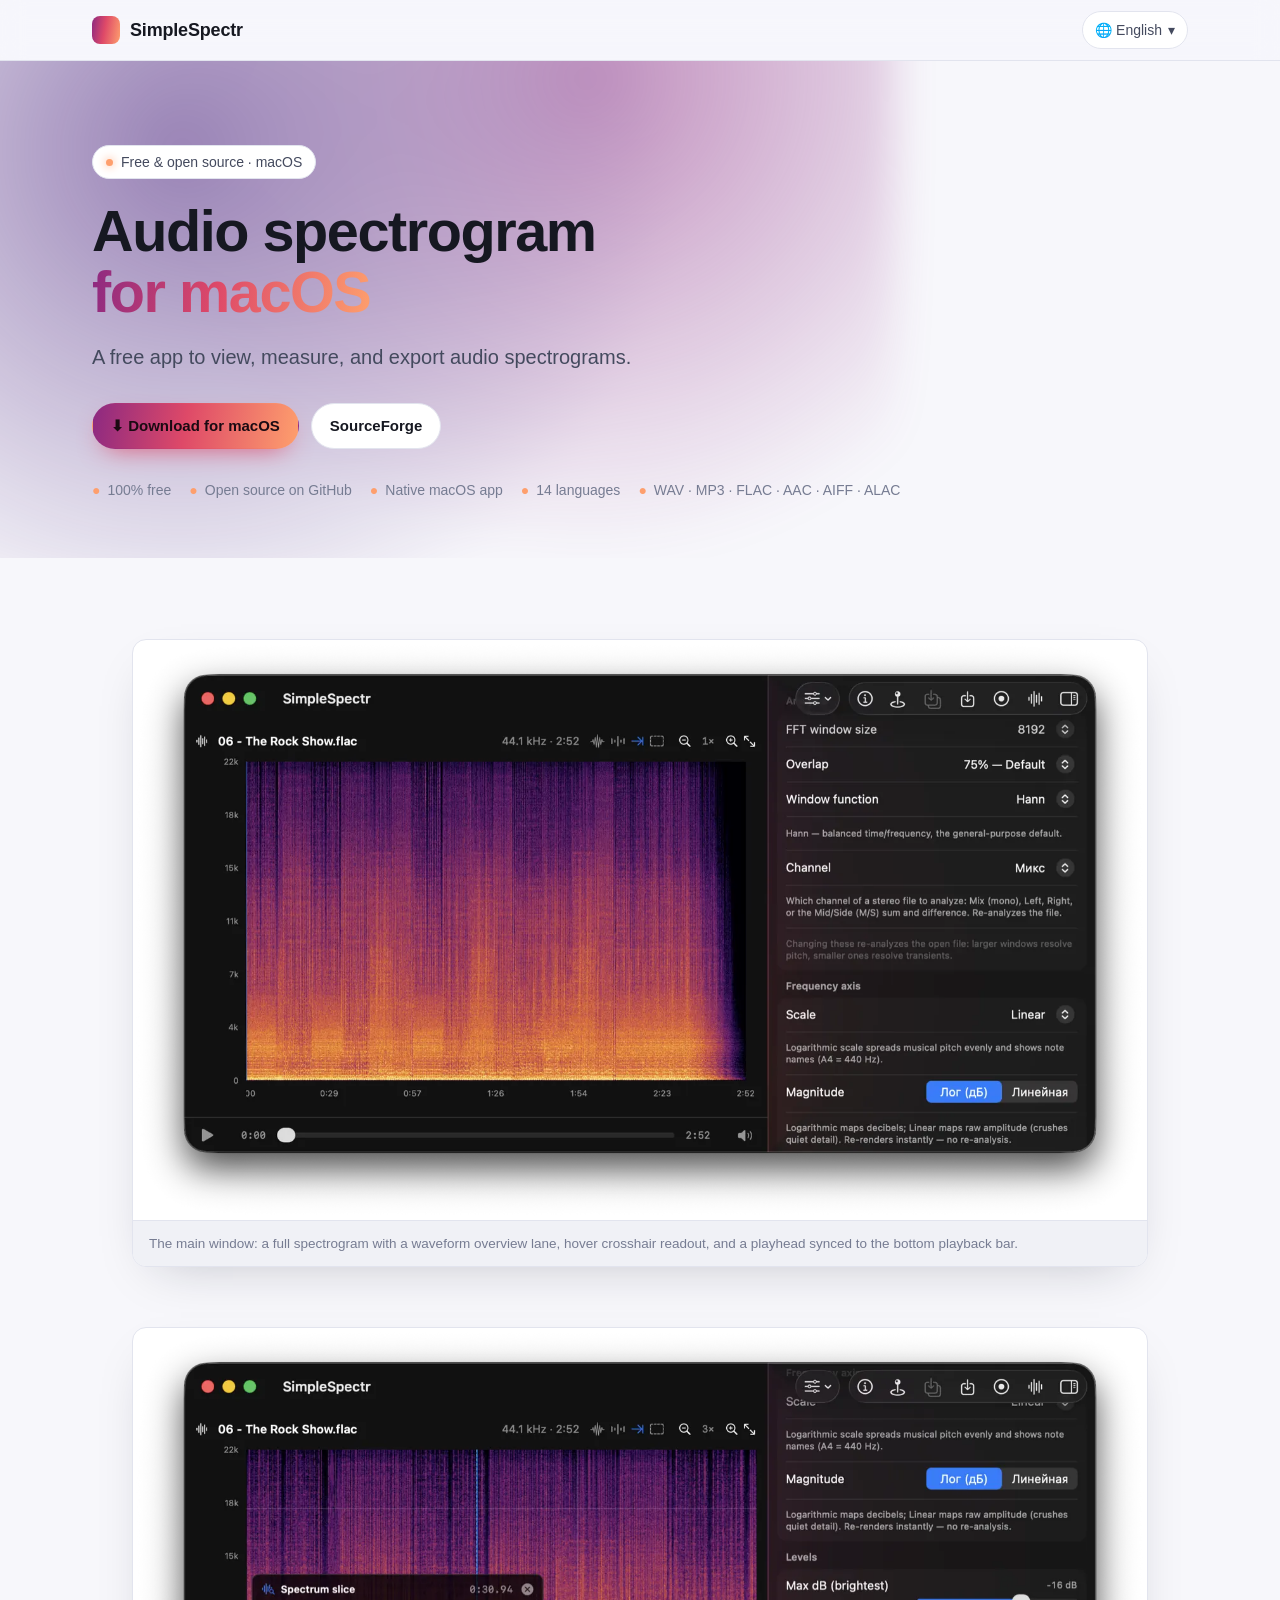
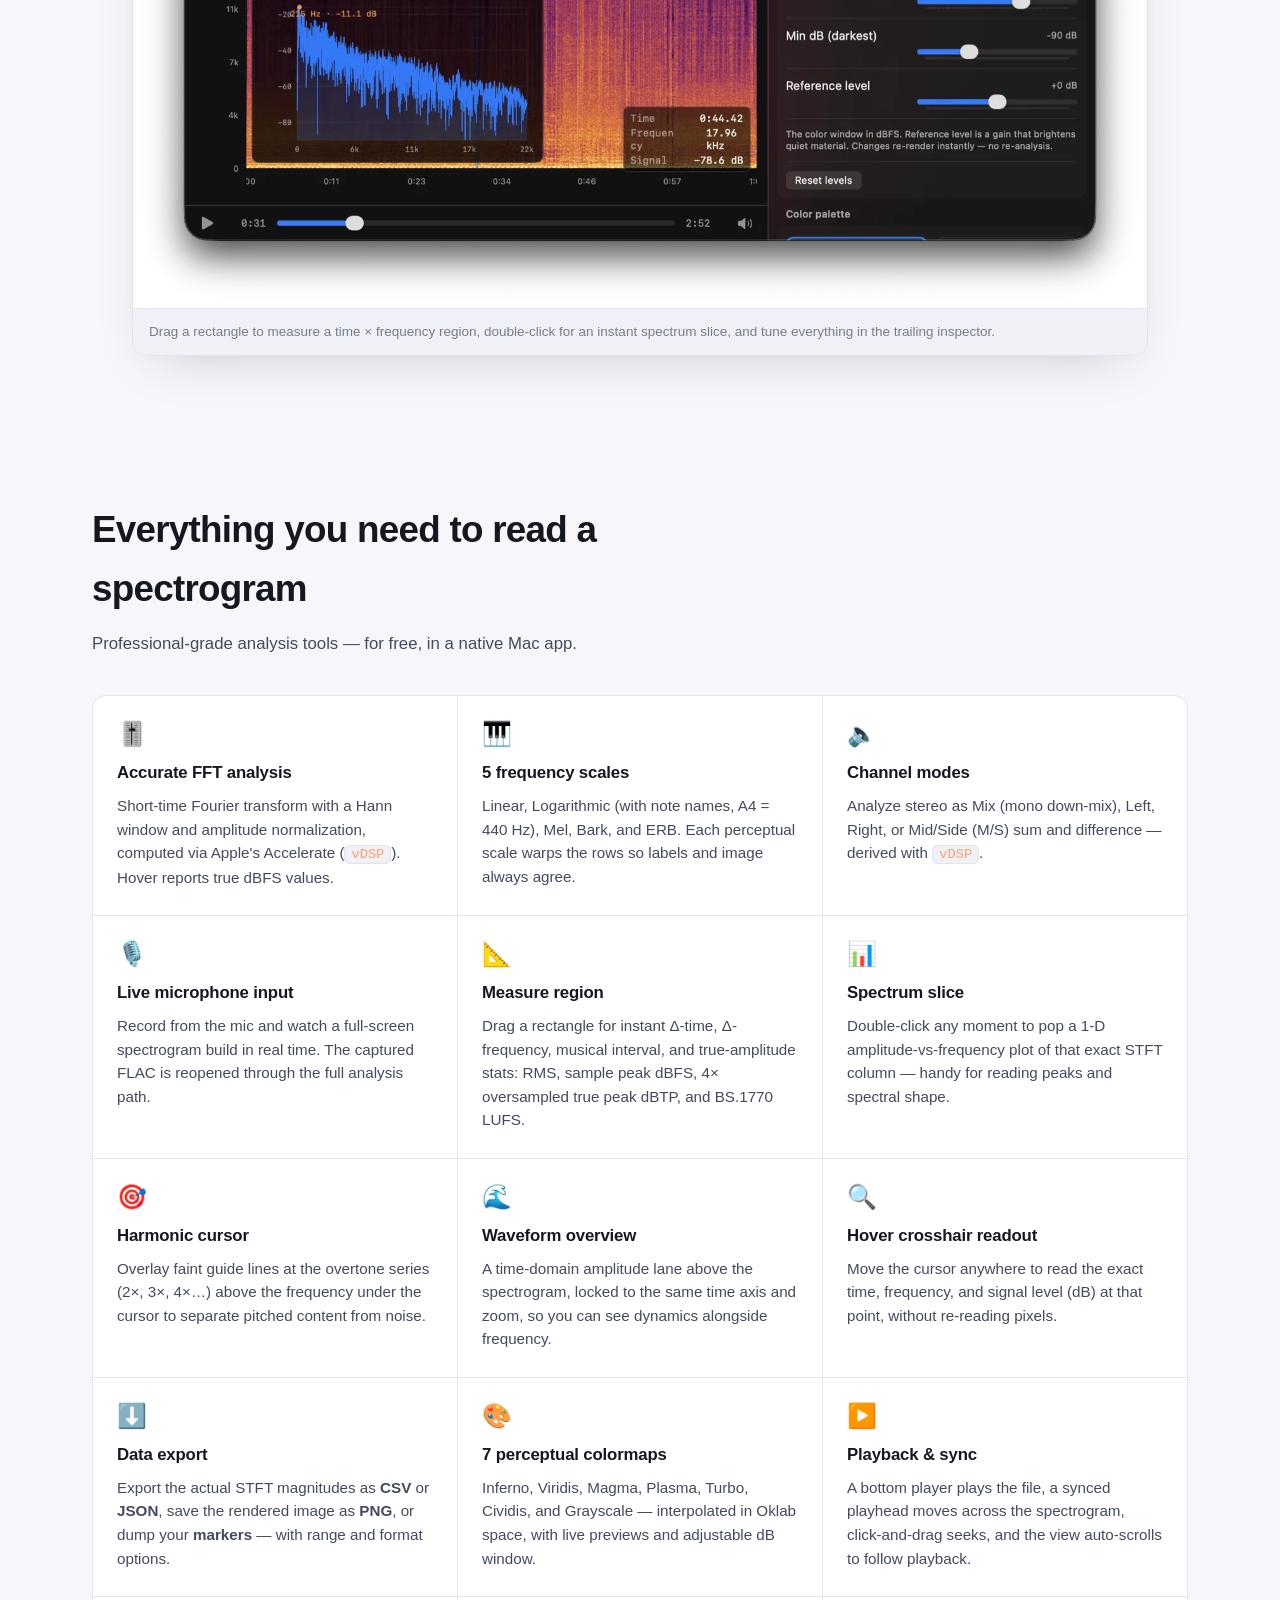
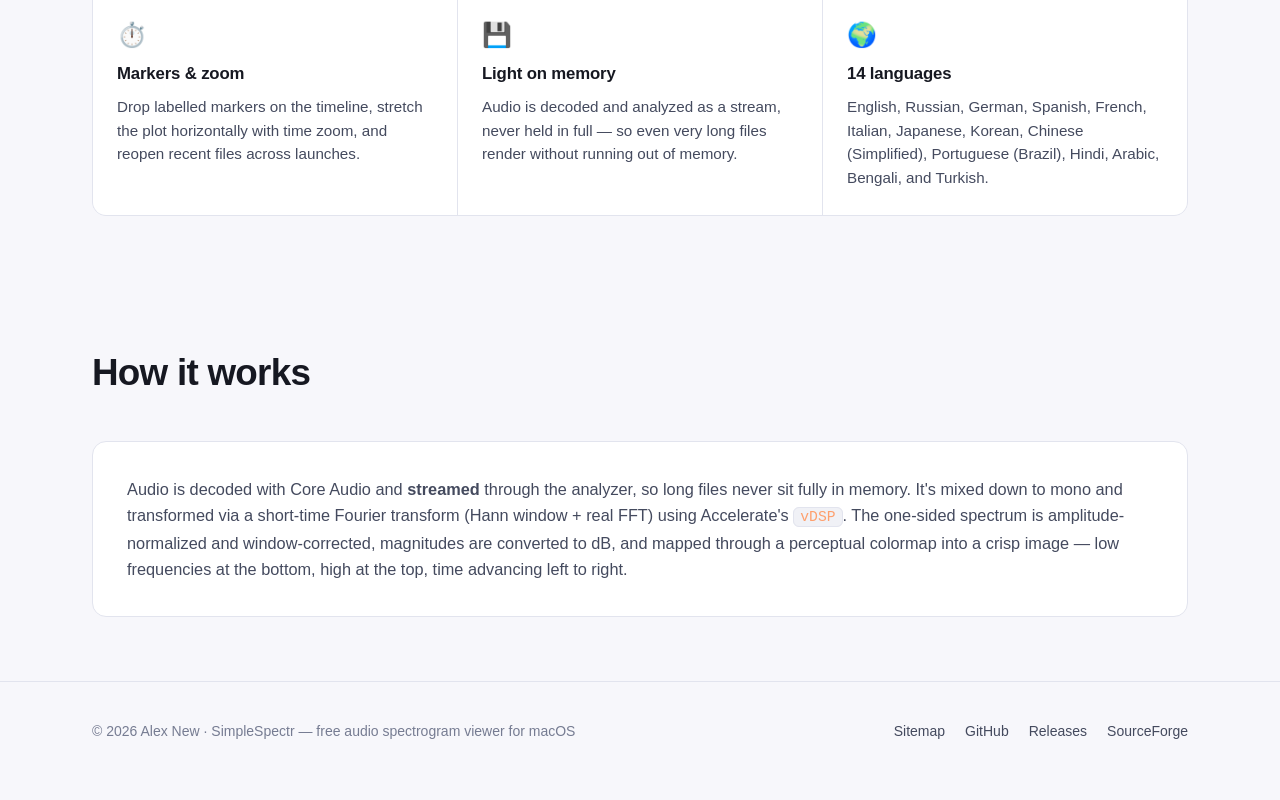
==== web/index.html @ b6cf348b "fix web" ====
<!DOCTYPE html>
<html lang="en">
<head>
  <meta charset="utf-8">
  <meta name="viewport" content="width=device-width, initial-scale=1">
  <title>SimpleSpectr — Free audio spectrogram viewer for macOS</title>
  <meta name="description" content="Free, open-source audio spectrogram viewer for macOS. Real-time FFT analysis, 5 frequency scales, channel modes, live microphone input, CSV/JSON export, 14 languages. Download for Mac.">
  <meta name="keywords" content="audio spectrogram viewer, free spectrogram analyzer, macOS spectrogram app, spectrum analyzer mac, FFT analyzer, STFT visualizer, audio frequency analysis, open source spectrogram, sonogram, spectrogram software">
  <meta name="author" content="Alex New">
  <meta name="theme-color" content="#0c0d12">
  <meta name="robots" content="index, follow, max-image-preview:large, max-snippet:-1, max-video-preview:-1">
  <link rel="canonical" href="https://simplespectr.alexnew.ru/">

  <!-- Open Graph -->
  <meta property="og:type" content="website">
  <meta property="og:site_name" content="SimpleSpectr">
  <meta property="og:title" content="SimpleSpectr — Free audio spectrogram viewer for macOS">
  <meta property="og:description" content="A free, open-source macOS app that turns any audio file into a beautiful, measurable spectrogram. FFT analysis, live microphone, 14 languages.">
  <meta property="og:url" content="https://simplespectr.alexnew.ru/">
  <meta property="og:locale" content="en">
  <meta property="og:image" content="https://simplespectr.alexnew.ru/img/og-image.webp">
  <meta property="og:image:width" content="1200">
  <meta property="og:image:height" content="630">

  <!-- Twitter -->
  <meta name="twitter:card" content="summary_large_image">
  <meta name="twitter:title" content="SimpleSpectr — Free audio spectrogram viewer for macOS">
  <meta name="twitter:description" content="A free, open-source macOS app that turns any audio file into a beautiful, measurable spectrogram.">
  <meta name="twitter:image" content="https://simplespectr.alexnew.ru/img/og-image.webp">

  <!-- hreflang alternates -->
  <link rel="alternate" hreflang="en" href="https://simplespectr.alexnew.ru/">
  <link rel="alternate" hreflang="ru" href="https://simplespectr.alexnew.ru/ru/">
  <link rel="alternate" hreflang="de" href="https://simplespectr.alexnew.ru/de/">
  <link rel="alternate" hreflang="es" href="https://simplespectr.alexnew.ru/es/">
  <link rel="alternate" hreflang="fr" href="https://simplespectr.alexnew.ru/fr/">
  <link rel="alternate" hreflang="it" href="https://simplespectr.alexnew.ru/it/">
  <link rel="alternate" hreflang="ja" href="https://simplespectr.alexnew.ru/ja/">
  <link rel="alternate" hreflang="ko" href="https://simplespectr.alexnew.ru/ko/">
  <link rel="alternate" hreflang="zh-Hans" href="https://simplespectr.alexnew.ru/zh-Hans/">
  <link rel="alternate" hreflang="pt-BR" href="https://simplespectr.alexnew.ru/pt-BR/">
  <link rel="alternate" hreflang="hi" href="https://simplespectr.alexnew.ru/hi/">
  <link rel="alternate" hreflang="ar" href="https://simplespectr.alexnew.ru/ar/">
  <link rel="alternate" hreflang="bn" href="https://simplespectr.alexnew.ru/bn/">
  <link rel="alternate" hreflang="tr" href="https://simplespectr.alexnew.ru/tr/">
  <link rel="alternate" hreflang="x-default" href="https://simplespectr.alexnew.ru/">

  <link rel="icon" type="image/png" sizes="32x32" href="/img/favicon-32.png">
  <link rel="icon" type="image/png" sizes="16x16" href="/img/favicon-16.png">
  <link rel="apple-touch-icon" href="/img/apple-touch-icon.png">
  <link rel="stylesheet" href="assets/style.css">

  <!-- Structured data: SoftwareApplication -->
  <script type="application/ld+json">
  {
    "@context": "https://schema.org",
    "@type": "SoftwareApplication",
    "name": "SimpleSpectr",
    "operatingSystem": "macOS 13+",
    "applicationCategory": "MultimediaApplication",
    "description": "A free, open-source audio spectrogram viewer for macOS. Real-time FFT analysis, multiple frequency scales, live microphone input, and data export in CSV/JSON/PNG.",
    "url": "https://simplespectr.alexnew.ru/",
    "downloadUrl": "https://github.com/alexex1993/SimpleSpectr/releases",
    "screenshot": "https://simplespectr.alexnew.ru/img/screenshot-1.webp",
    "inLanguage": ["en","ru","de","es","fr","it","ja","ko","zh-Hans","pt-BR","hi","ar","bn","tr"],
    "author": { "@type": "Person", "name": "Alex New", "url": "https://github.com/alexex1993" },
    "offers": { "@type": "Offer", "price": "0", "priceCurrency": "USD" },
    "aggregateRating": { "@type": "AggregateRating", "ratingValue": "5", "ratingCount": "1" }
  }
  </script>
</head>
<body>

<div class="lang-banner" id="lang-banner" role="region" aria-label="Language suggestion">
  <span id="lang-banner-text">This page is also available in your language.</span>
  <a id="lang-banner-link" href="#">Switch</a>
  <button id="lang-banner-dismiss" type="button" aria-label="Dismiss">Stay in English</button>
</div>

<header class="site-header">
  <div class="container">
    <a class="brand" href="/" aria-label="SimpleSpectr home">
      <span class="brand-mark" aria-hidden="true"></span>
      <span>SimpleSpectr</span>
    </a>
    <div class="header-actions">
      <details class="lang-switch">
        <summary>🌐 English <span aria-hidden="true">▾</span></summary>
        <div class="menu">
          <a class="current" href="/" lang="en">English</a>
          <a href="ru/" lang="ru" hreflang="ru">Русский</a>
          <a href="de/" lang="de" hreflang="de">Deutsch</a>
          <a href="es/" lang="es" hreflang="es">Español</a>
          <a href="fr/" lang="fr" hreflang="fr">Français</a>
          <a href="it/" lang="it" hreflang="it">Italiano</a>
          <a href="ja/" lang="ja" hreflang="ja">日本語</a>
          <a href="ko/" lang="ko" hreflang="ko">한국어</a>
          <a href="zh-Hans/" lang="zh-Hans" hreflang="zh-Hans">简体中文</a>
          <a href="pt-BR/" lang="pt-BR" hreflang="pt-BR">Português (BR)</a>
          <a href="hi/" lang="hi" hreflang="hi">हिन्दी</a>
          <a href="ar/" lang="ar" hreflang="ar" dir="rtl">العربية</a>
          <a href="bn/" lang="bn" hreflang="bn">বাংলা</a>
          <a href="tr/" lang="tr" hreflang="tr">Türkçe</a>
        </div>
      </details>
    </div>
  </div>
</header>

<main>
  <!-- Hero -->
  <section class="hero">
    <div class="container">
      <span class="eyebrow"><span class="dot"></span> Free &amp; open source · macOS</span>
      <h1>Audio spectrogram <span class="grad">for macOS</span></h1>
      <p class="lead">A free app to view, measure, and export audio spectrograms.</p>
      <div class="hero-cta">
        <a class="btn btn-primary js-download" href="https://github.com/alexex1993/SimpleSpectr/releases" target="_blank" rel="noopener">⬇ Download for macOS</a>
        <a class="btn btn-ghost" href="https://sourceforge.net/projects/simplespectr/">SourceForge</a>
      </div>
      <div class="hero-badges">
        <span><span class="pip">●</span> 100% free</span>
        <span><span class="pip">●</span> Open source on GitHub</span>
        <span><span class="pip">●</span> Native macOS app</span>
        <span><span class="pip">●</span> 14 languages</span>
        <span><span class="pip">●</span> WAV · MP3 · FLAC · AAC · AIFF · ALAC</span>
      </div>
    </div>
  </section>

  <!-- Screenshots -->
  <section aria-label="Screenshots">
    <div class="container">
      <div class="shots">
        <figure class="shot">
          <picture>
            <source type="image/webp" srcset="img/screenshot-1.webp">
            <img src="img/screenshot-1.png" alt="SimpleSpectr main window showing a colorful audio spectrogram with frequency axis on the left, time axis along the bottom, a waveform overview lane, and a synchronized playhead during playback." loading="eager" width="1600" height="915">
          </picture>
          <figcaption>The main window: a full spectrogram with a waveform overview lane, hover crosshair readout, and a playhead synced to the bottom playback bar.</figcaption>
        </figure>
        <figure class="shot">
          <picture>
            <source type="image/webp" srcset="img/screenshot-2.webp">
            <img src="img/screenshot-2.png" alt="SimpleSpectr with the measurement region selected, the spectrum slice panel open, and the settings inspector showing frequency scale, magnitude, and color window controls." loading="lazy" width="1600" height="915">
          </picture>
          <figcaption>Drag a rectangle to measure a time × frequency region, double-click for an instant spectrum slice, and tune everything in the trailing inspector.</figcaption>
        </figure>
      </div>
    </div>
  </section>

  <!-- Features -->
  <section id="features" aria-label="Features">
    <div class="container">
      <div class="section-head">
        <h2>Everything you need to read a spectrogram</h2>
        <p>Professional-grade analysis tools — for free, in a native Mac app.</p>
      </div>
      <div class="features">
        <div class="feature">
          <div class="ico" aria-hidden="true">🎚️</div>
          <h3>Accurate FFT analysis</h3>
          <p>Short-time Fourier transform with a Hann window and amplitude normalization, computed via Apple's Accelerate (<span class="inline-code">vDSP</span>). Hover reports true dBFS values.</p>
        </div>
        <div class="feature">
          <div class="ico" aria-hidden="true">🎹</div>
          <h3>5 frequency scales</h3>
          <p>Linear, Logarithmic (with note names, A4 = 440 Hz), Mel, Bark, and ERB. Each perceptual scale warps the rows so labels and image always agree.</p>
        </div>
        <div class="feature">
          <div class="ico" aria-hidden="true">🔈</div>
          <h3>Channel modes</h3>
          <p>Analyze stereo as Mix (mono down-mix), Left, Right, or Mid/Side (M/S) sum and difference — derived with <span class="inline-code">vDSP</span>.</p>
        </div>
        <div class="feature">
          <div class="ico" aria-hidden="true">🎙️</div>
          <h3>Live microphone input</h3>
          <p>Record from the mic and watch a full-screen spectrogram build in real time. The captured FLAC is reopened through the full analysis path.</p>
        </div>
        <div class="feature">
          <div class="ico" aria-hidden="true">📐</div>
          <h3>Measure region</h3>
          <p>Drag a rectangle for instant Δ-time, Δ-frequency, musical interval, and true-amplitude stats: RMS, sample peak dBFS, 4× oversampled true peak dBTP, and BS.1770 LUFS.</p>
        </div>
        <div class="feature">
          <div class="ico" aria-hidden="true">📊</div>
          <h3>Spectrum slice</h3>
          <p>Double-click any moment to pop a 1-D amplitude-vs-frequency plot of that exact STFT column — handy for reading peaks and spectral shape.</p>
        </div>
        <div class="feature">
          <div class="ico" aria-hidden="true">🎯</div>
          <h3>Harmonic cursor</h3>
          <p>Overlay faint guide lines at the overtone series (2×, 3×, 4×…) above the frequency under the cursor to separate pitched content from noise.</p>
        </div>
        <div class="feature">
          <div class="ico" aria-hidden="true">🌊</div>
          <h3>Waveform overview</h3>
          <p>A time-domain amplitude lane above the spectrogram, locked to the same time axis and zoom, so you can see dynamics alongside frequency.</p>
        </div>
        <div class="feature">
          <div class="ico" aria-hidden="true">🔍</div>
          <h3>Hover crosshair readout</h3>
          <p>Move the cursor anywhere to read the exact time, frequency, and signal level (dB) at that point, without re-reading pixels.</p>
        </div>
        <div class="feature">
          <div class="ico" aria-hidden="true">⬇️</div>
          <h3>Data export</h3>
          <p>Export the actual STFT magnitudes as <strong>CSV</strong> or <strong>JSON</strong>, save the rendered image as <strong>PNG</strong>, or dump your <strong>markers</strong> — with range and format options.</p>
        </div>
        <div class="feature">
          <div class="ico" aria-hidden="true">🎨</div>
          <h3>7 perceptual colormaps</h3>
          <p>Inferno, Viridis, Magma, Plasma, Turbo, Cividis, and Grayscale — interpolated in Oklab space, with live previews and adjustable dB window.</p>
        </div>
        <div class="feature">
          <div class="ico" aria-hidden="true">▶️</div>
          <h3>Playback &amp; sync</h3>
          <p>A bottom player plays the file, a synced playhead moves across the spectrogram, click-and-drag seeks, and the view auto-scrolls to follow playback.</p>
        </div>
        <div class="feature">
          <div class="ico" aria-hidden="true">⏱️</div>
          <h3>Markers &amp; zoom</h3>
          <p>Drop labelled markers on the timeline, stretch the plot horizontally with time zoom, and reopen recent files across launches.</p>
        </div>
        <div class="feature">
          <div class="ico" aria-hidden="true">💾</div>
          <h3>Light on memory</h3>
          <p>Audio is decoded and analyzed as a stream, never held in full — so even very long files render without running out of memory.</p>
        </div>
        <div class="feature">
          <div class="ico" aria-hidden="true">🌍</div>
          <h3>14 languages</h3>
          <p>English, Russian, German, Spanish, French, Italian, Japanese, Korean, Chinese (Simplified), Portuguese (Brazil), Hindi, Arabic, Bengali, and Turkish.</p>
        </div>
      </div>
    </div>
  </section>

  <!-- How it works -->
  <section aria-label="How it works">
    <div class="container">
      <div class="section-head">
        <h2>How it works</h2>
      </div>
      <div class="howto">
        <p>Audio is decoded with Core Audio and <strong>streamed</strong> through the analyzer, so long files never sit fully in memory. It's mixed down to mono and transformed via a short-time Fourier transform (Hann window + real FFT) using Accelerate's <span class="inline-code">vDSP</span>. The one-sided spectrum is amplitude-normalized and window-corrected, magnitudes are converted to dB, and mapped through a perceptual colormap into a crisp image — low frequencies at the bottom, high at the top, time advancing left to right.</p>
      </div>
    </div>
  </section>

  <!-- Final CTA -->
</main>

<footer class="site-footer">
  <div class="container">
    <div>© <span id="year">2026</span> Alex New · SimpleSpectr — free audio spectrogram viewer for macOS</div>
    <div class="footer-links">
      <a href="sitemap.xml">Sitemap</a>
      <a href="https://github.com/alexex1993/SimpleSpectr">GitHub</a>
      <a href="https://github.com/alexex1993/SimpleSpectr/releases">Releases</a>
      <a href="https://sourceforge.net/projects/simplespectr/">SourceForge</a>
    </div>
  </div>
</footer>

<div class="star-modal" id="star-modal" role="dialog" aria-modal="true" aria-labelledby="star-modal-title" hidden>
  <div class="star-modal-backdrop" data-star-close></div>
  <div class="star-modal-card">
    <button class="star-modal-x" type="button" aria-label="Close" data-star-close>&times;</button>
    <div class="star-modal-icon" aria-hidden="true">⭐</div>
    <h2 id="star-modal-title">Your download is starting…</h2>
    <p>If SimpleSpectr is useful to you, please give it a star on GitHub — it's free, and it's the best way to say thank you to the author.</p>
    <div class="star-modal-actions">
      <a class="btn btn-primary" href="https://github.com/alexex1993/SimpleSpectr" target="_blank" rel="noopener" data-star-close>⭐ Star on GitHub</a>
      <button class="btn btn-ghost" type="button" data-star-close>Maybe later</button>
    </div>
  </div>
</div>

<script>document.getElementById("year").textContent = new Date().getFullYear();</script>
<script src="assets/lang.js" defer></script>
<script src="assets/star.js" defer></script>
</body>
</html>
---- web/assets/style.css ----
/* SimpleSpectr landing — single shared stylesheet for all language editions.
   Dark by default (matches the spectrogram screenshots), light via prefers-color-scheme.
   No external fonts, no framework, no JS dependency. */

:root {
  --bg: #0c0d12;
  --bg-elev: #14161f;
  --bg-elev-2: #1b1e2a;
  --border: #272b3a;
  --text: #e8e9ee;
  --text-dim: #a4a8b8;
  --text-faint: #6b7080;
  /* Inferno-inspired accent ramp */
  --accent-1: #3b0f70; /* deep violet */
  --accent-2: #8c2981; /* magenta   */
  --accent-3: #de4968; /* rose      */
  --accent-4: #fe9f6d; /* orange    */
  --accent-5: #fcfdbf; /* warm white*/
  --accent-grad: linear-gradient(100deg, var(--accent-2), var(--accent-3) 45%, var(--accent-4));
  --maxw: 1140px;
  --radius: 14px;
  --radius-sm: 9px;
  --shadow: 0 18px 50px -22px rgba(0, 0, 0, 0.75);
}

@media (prefers-color-scheme: light) {
  :root {
    --bg: #f7f7fb;
    --bg-elev: #ffffff;
    --bg-elev-2: #f0f1f6;
    --border: #e2e4ee;
    --text: #161821;
    --text-dim: #444a5e;
    --text-faint: #767c92;
    --shadow: 0 18px 50px -24px rgba(20, 22, 40, 0.25);
  }
}

* { box-sizing: border-box; }

html {
  scroll-behavior: smooth;
  -webkit-text-size-adjust: 100%;
}

body {
  margin: 0;
  background: var(--bg);
  color: var(--text);
  font-family: -apple-system, BlinkMacSystemFont, "SF Pro Text", "Segoe UI",
    Roboto, "Helvetica Neue", Arial, "Noto Sans", "Noto Sans JP", "Noto Sans KR",
    "Noto Sans Arabic", "Noto Sans Devanagari", "Noto Sans Bengali", sans-serif;
  font-size: 17px;
  line-height: 1.6;
  -webkit-font-smoothing: antialiased;
  text-rendering: optimizeLegibility;
  overflow-x: hidden;
}

a { color: inherit; }

.container {
  width: 100%;
  max-width: var(--maxw);
  margin: 0 auto;
  padding: 0 22px;
}

/* ---------- Language banner ---------- */
.lang-banner {
  display: none;
  position: sticky;
  top: 0;
  z-index: 60;
  background: var(--accent-grad);
  color: #1a0a12;
  font-size: 14.5px;
  font-weight: 600;
  padding: 9px 16px;
  align-items: center;
  justify-content: center;
  gap: 14px;
  flex-wrap: wrap;
  text-align: center;
}
.lang-banner.visible { display: flex; }
.lang-banner a {
  background: rgba(0, 0, 0, 0.22);
  color: #fff;
  padding: 4px 12px;
  border-radius: 999px;
  text-decoration: none;
  white-space: nowrap;
}
.lang-banner button {
  background: transparent;
  border: 0;
  color: inherit;
  font: inherit;
  cursor: pointer;
  opacity: 0.7;
  text-decoration: underline;
  padding: 4px;
}
.lang-banner button:hover { opacity: 1; }

/* ---------- Header ---------- */
.site-header {
  position: sticky;
  top: 0;
  z-index: 50;
  backdrop-filter: saturate(160%) blur(12px);
  -webkit-backdrop-filter: saturate(160%) blur(12px);
  background: color-mix(in srgb, var(--bg) 78%, transparent);
  border-bottom: 1px solid var(--border);
}
.site-header .container {
  display: flex;
  align-items: center;
  justify-content: space-between;
  gap: 16px;
  height: 60px;
}
.brand {
  display: inline-flex;
  align-items: center;
  gap: 10px;
  font-weight: 700;
  font-size: 18px;
  letter-spacing: -0.01em;
  text-decoration: none;
}
.brand-mark {
  width: 28px;
  height: 28px;
  border-radius: 8px;
  background: var(--accent-grad);
  flex: none;
}
.header-actions { display: flex; align-items: center; gap: 10px; }

/* language switcher */
.lang-switch { position: relative; }
.lang-switch summary {
  list-style: none;
  cursor: pointer;
  display: inline-flex;
  align-items: center;
  gap: 6px;
  padding: 7px 12px;
  border: 1px solid var(--border);
  border-radius: 999px;
  font-size: 14px;
  background: var(--bg-elev);
  color: var(--text-dim);
}
.lang-switch summary::-webkit-details-marker { display: none; }
.lang-switch summary:hover { color: var(--text); }
.lang-switch[open] summary { color: var(--text); }
.lang-switch .menu {
  position: absolute;
  right: 0;
  top: calc(100% + 8px);
  background: var(--bg-elev);
  border: 1px solid var(--border);
  border-radius: var(--radius-sm);
  box-shadow: var(--shadow);
  padding: 6px;
  min-width: 200px;
  max-height: min(70vh, 460px);
  overflow-y: auto;
  display: grid;
  grid-template-columns: 1fr 1fr;
  z-index: 70;
}
.lang-switch .menu a {
  display: block;
  padding: 7px 11px;
  border-radius: 7px;
  text-decoration: none;
  color: var(--text-dim);
  font-size: 14px;
}
.lang-switch .menu a:hover { background: var(--bg-elev-2); color: var(--text); }
.lang-switch .menu a.current { color: var(--text); font-weight: 600; }

.btn {
  display: inline-flex;
  align-items: center;
  gap: 8px;
  padding: 10px 18px;
  border-radius: 999px;
  font-weight: 600;
  font-size: 15px;
  text-decoration: none;
  border: 1px solid transparent;
  cursor: pointer;
  transition: transform 0.12s ease, box-shadow 0.12s ease, background 0.12s ease;
}
.btn:hover { transform: translateY(-1px); }
.btn-primary {
  background: var(--accent-grad);
  color: #1a0a12;
  box-shadow: 0 10px 26px -12px var(--accent-3);
}
.btn-primary:hover { box-shadow: 0 14px 30px -10px var(--accent-3); }
.btn-ghost {
  background: var(--bg-elev);
  border-color: var(--border);
  color: var(--text);
}
.btn-ghost:hover { background: var(--bg-elev-2); }
.btn-sm { padding: 7px 13px; font-size: 14px; }

/* ---------- Hero ---------- */
.hero {
  position: relative;
  padding: 84px 0 56px;
  overflow: hidden;
}
.hero::before {
  content: "";
  position: absolute;
  inset: -40% 30% auto -10%;
  height: 720px;
  background: radial-gradient(circle at 30% 40%, var(--accent-1), transparent 60%),
    radial-gradient(circle at 70% 30%, var(--accent-2), transparent 55%);
  opacity: 0.5;
  filter: blur(20px);
  z-index: -1;
  pointer-events: none;
}
.hero .eyebrow {
  display: inline-flex;
  align-items: center;
  gap: 8px;
  font-size: 14px;
  color: var(--text-dim);
  background: var(--bg-elev);
  border: 1px solid var(--border);
  padding: 5px 13px;
  border-radius: 999px;
  margin-bottom: 22px;
}
.hero .eyebrow .dot { width: 7px; height: 7px; border-radius: 50%; background: var(--accent-4); box-shadow: 0 0 10px var(--accent-4); }
.hero h1 {
  font-size: clamp(2.1rem, 5.2vw, 3.6rem);
  line-height: 1.06;
  letter-spacing: -0.025em;
  margin: 0 0 18px;
  max-width: 16ch;
  font-weight: 800;
}
.hero h1 .grad {
  background: var(--accent-grad);
  -webkit-background-clip: text;
  background-clip: text;
  color: transparent;
}
.hero .lead {
  font-size: clamp(1.05rem, 2vw, 1.25rem);
  color: var(--text-dim);
  max-width: 60ch;
  margin: 0 0 30px;
}
.hero-cta { display: flex; flex-wrap: wrap; gap: 12px; align-items: center; }
.hero-badges {
  display: flex;
  flex-wrap: wrap;
  gap: 8px 18px;
  margin-top: 30px;
  color: var(--text-faint);
  font-size: 14px;
}
.hero-badges span { display: inline-flex; align-items: center; gap: 7px; }
.hero-badges .pip { color: var(--accent-4); }

/* ---------- Sections ---------- */
section { padding: 64px 0; }
.section-head { max-width: 60ch; margin-bottom: 38px; }
.section-head h2 {
  font-size: clamp(1.6rem, 3.2vw, 2.3rem);
  letter-spacing: -0.02em;
  margin: 0 0 12px;
  font-weight: 750;
}
.section-head p { color: var(--text-dim); margin: 0; font-size: 1.05rem; }

/* ---------- Screenshots ---------- */
.shots {
  display: grid;
  grid-template-columns: 1fr;
  gap: 26px;
}
.shot {
  border: 1px solid var(--border);
  border-radius: var(--radius);
  overflow: hidden;
  background: var(--bg-elev);
  box-shadow: var(--shadow);
}
.shot picture, .shot img { display: block; width: 100%; height: auto; }
.shot figcaption {
  padding: 12px 16px;
  font-size: 13.5px;
  color: var(--text-faint);
  border-top: 1px solid var(--border);
  background: var(--bg-elev-2);
}

/* ---------- Feature grid ---------- */
.features {
  display: grid;
  grid-template-columns: repeat(auto-fill, minmax(285px, 1fr));
  gap: 1px;
  background: var(--border);
  border: 1px solid var(--border);
  border-radius: var(--radius);
  overflow: hidden;
}
.feature {
  background: var(--bg-elev);
  padding: 26px 24px;
  transition: background 0.15s ease;
}
.feature:hover { background: var(--bg-elev-2); }
.feature .ico {
  font-size: 24px;
  line-height: 1;
  margin-bottom: 14px;
  display: inline-block;
  filter: saturate(1.2);
}
.feature h3 { margin: 0 0 7px; font-size: 1.05rem; letter-spacing: -0.01em; font-weight: 700; }
.feature p { margin: 0; color: var(--text-dim); font-size: 0.95rem; line-height: 1.55; }

/* ---------- How it works ---------- */
.howto {
  background: var(--bg-elev);
  border: 1px solid var(--border);
  border-radius: var(--radius);
  padding: 34px;
}
.howto p { margin: 0; color: var(--text-dim); font-size: 1.02rem; }
.howto code, .inline-code {
  font-family: ui-monospace, "SF Mono", "JetBrains Mono", Menlo, Consolas, monospace;
  font-size: 0.9em;
  background: var(--bg-elev-2);
  border: 1px solid var(--border);
  padding: 1px 6px;
  border-radius: 6px;
  color: var(--accent-4);
}

/* ---------- Final CTA ---------- */
.cta {
  position: relative;
  text-align: center;
  border: 1px solid var(--border);
  border-radius: var(--radius);
  padding: 60px 30px;
  background:
    radial-gradient(circle at 50% 0%, color-mix(in srgb, var(--accent-2) 28%, transparent), transparent 60%),
    var(--bg-elev);
  overflow: hidden;
}
.cta h2 {
  font-size: clamp(1.7rem, 3.4vw, 2.5rem);
  margin: 0 0 14px;
  letter-spacing: -0.02em;
  font-weight: 800;
}
.cta p { color: var(--text-dim); margin: 0 0 28px; max-width: 52ch; margin-left: auto; margin-right: auto; }
.cta .sources { color: var(--text-faint); font-size: 14px; margin-top: 18px; }
.cta .sources a { color: var(--text-dim); text-decoration: underline; text-underline-offset: 3px; }

/* ---------- Footer ---------- */
.site-footer {
  border-top: 1px solid var(--border);
  padding: 38px 0 60px;
  color: var(--text-faint);
  font-size: 14px;
}
.site-footer .container {
  display: flex;
  flex-wrap: wrap;
  gap: 18px 30px;
  align-items: center;
  justify-content: space-between;
}
.site-footer a { color: var(--text-dim); text-decoration: none; }
.site-footer a:hover { color: var(--text); text-decoration: underline; text-underline-offset: 3px; }
.footer-links { display: flex; flex-wrap: wrap; gap: 8px 20px; }

/* ---------- Accessibility / motion ---------- */
:focus-visible {
  outline: 2px solid var(--accent-4);
  outline-offset: 2px;
  border-radius: 4px;
}
img { max-width: 100%; height: auto; }
.sr-only {
  position: absolute; width: 1px; height: 1px; padding: 0; margin: -1px;
  overflow: hidden; clip: rect(0, 0, 0, 0); white-space: nowrap; border: 0;
}
@media (prefers-reduced-motion: reduce) {
  * { scroll-behavior: auto !important; transition: none !important; }
  .btn:hover { transform: none; }
}

/* RTL adjustments for Arabic */
[dir="rtl"] .header-actions { flex-direction: row-reverse; }

/* ---------- Star-on-GitHub modal ---------- */
.star-modal[hidden] { display: none; }
.star-modal {
  position: fixed;
  inset: 0;
  z-index: 100;
  display: flex;
  align-items: center;
  justify-content: center;
  padding: 22px;
}
body.star-modal-open { overflow: hidden; }
.star-modal-backdrop {
  position: absolute;
  inset: 0;
  background: rgba(6, 7, 12, 0.66);
  backdrop-filter: blur(4px);
  -webkit-backdrop-filter: blur(4px);
}
.star-modal-card {
  position: relative;
  width: 100%;
  max-width: 440px;
  background: var(--bg-elev);
  border: 1px solid var(--border);
  border-radius: var(--radius);
  box-shadow: var(--shadow);
  padding: 34px 30px 28px;
  text-align: center;
  animation: star-modal-in 0.22s ease;
}
@keyframes star-modal-in {
  from { opacity: 0; transform: translateY(10px) scale(0.98); }
  to   { opacity: 1; transform: none; }
}
.star-modal-x {
  position: absolute;
  top: 12px;
  right: 14px;
  width: 32px;
  height: 32px;
  border: 0;
  background: transparent;
  color: var(--text-faint);
  font-size: 22px;
  line-height: 1;
  cursor: pointer;
  border-radius: 8px;
}
[dir="rtl"] .star-modal-x { right: auto; left: 14px; }
.star-modal-x:hover { color: var(--text); background: var(--bg-elev-2); }
.star-modal-icon {
  font-size: 44px;
  line-height: 1;
  margin-bottom: 14px;
  filter: saturate(1.2) drop-shadow(0 6px 16px rgba(254, 159, 109, 0.35));
}
.star-modal-card h2 {
  font-size: 1.35rem;
  letter-spacing: -0.015em;
  margin: 0 0 10px;
  font-weight: 750;
}
.star-modal-card p {
  color: var(--text-dim);
  margin: 0 0 24px;
  font-size: 0.98rem;
  line-height: 1.55;
}
.star-modal-actions {
  display: flex;
  flex-wrap: wrap;
  gap: 10px;
  justify-content: center;
}
@media (prefers-reduced-motion: reduce) {
  .star-modal-card { animation: none; }
}
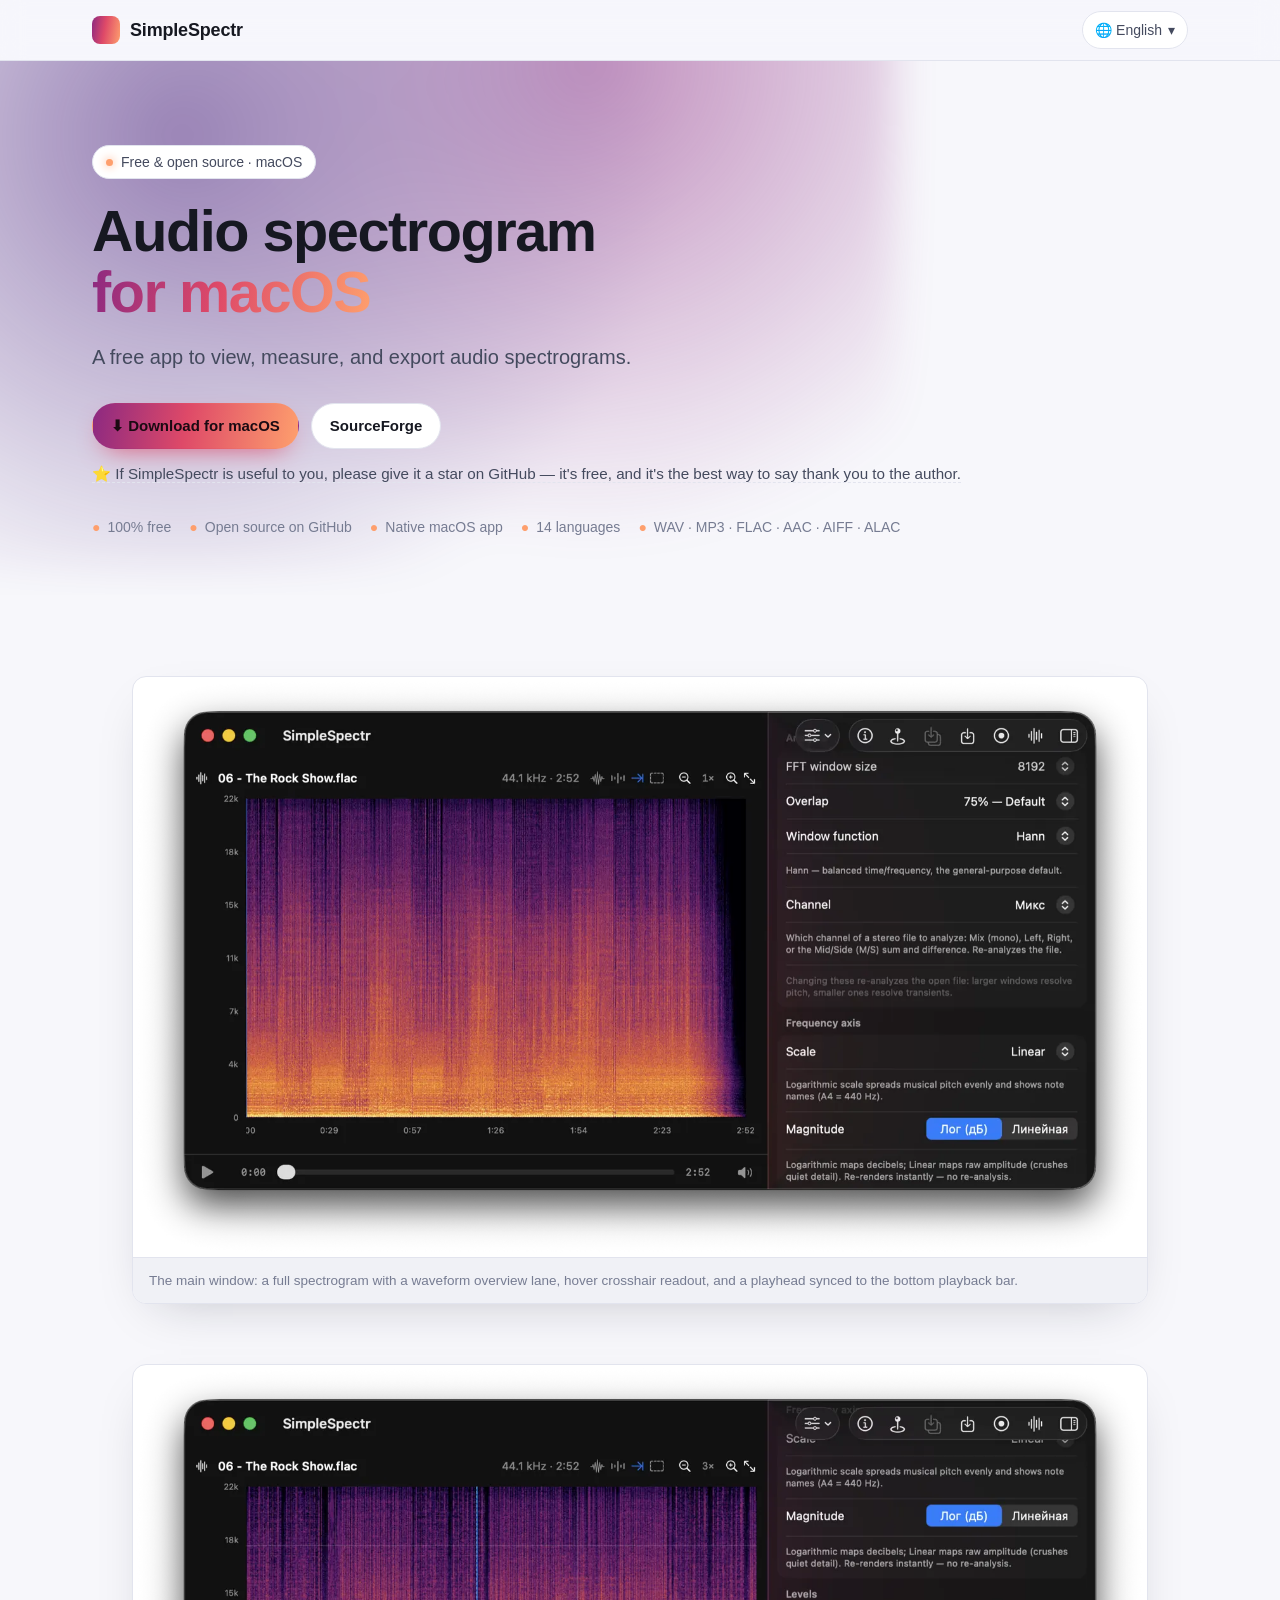
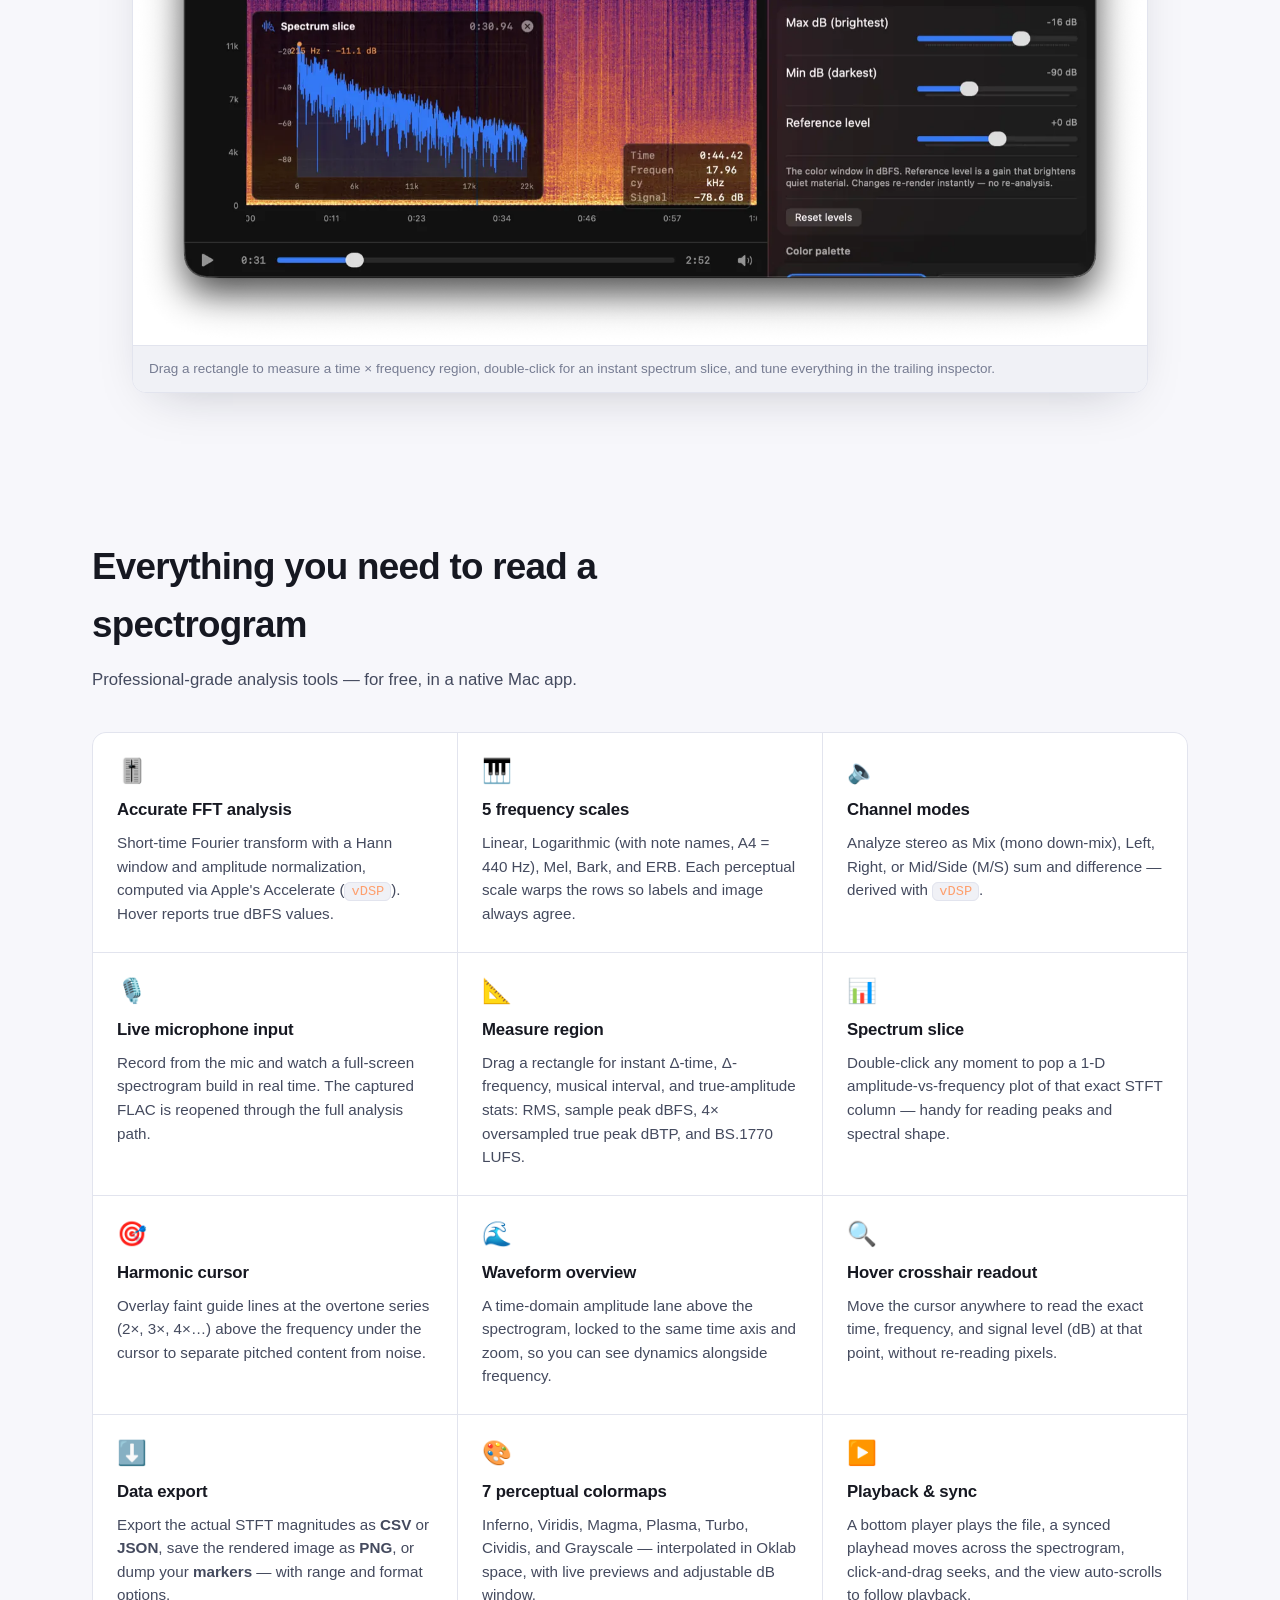
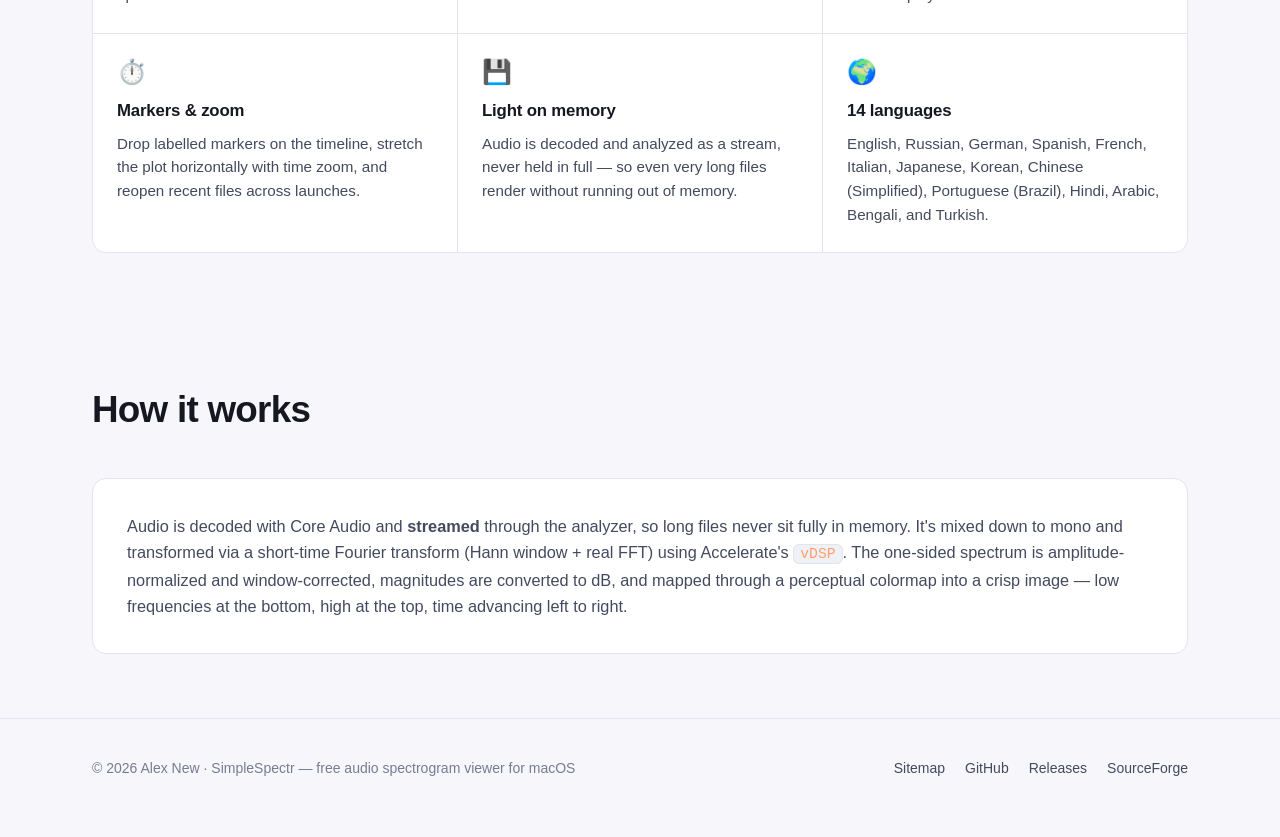
==== commit 5171597b: "fix web 5" ====
--- a/web/index.html
+++ b/web/index.html
@@ -118,6 +118,7 @@
         <a class="btn btn-primary js-download" href="https://github.com/alexex1993/SimpleSpectr/releases" target="_blank" rel="noopener">⬇ Download for macOS</a>
         <a class="btn btn-ghost" href="https://sourceforge.net/projects/simplespectr/">SourceForge</a>
       </div>
+      <p class="hero-star-note"><a href="https://github.com/alexex1993/SimpleSpectr" target="_blank" rel="noopener">⭐ If SimpleSpectr is useful to you, please give it a star on GitHub — it's free, and it's the best way to say thank you to the author.</a></p>
       <div class="hero-badges">
         <span><span class="pip">●</span> 100% free</span>
         <span><span class="pip">●</span> Open source on GitHub</span>
@@ -264,22 +265,8 @@
   </div>
 </footer>
 
-<div class="star-modal" id="star-modal" role="dialog" aria-modal="true" aria-labelledby="star-modal-title" hidden>
-  <div class="star-modal-backdrop" data-star-close></div>
-  <div class="star-modal-card">
-    <button class="star-modal-x" type="button" aria-label="Close" data-star-close>&times;</button>
-    <div class="star-modal-icon" aria-hidden="true">⭐</div>
-    <h2 id="star-modal-title">Your download is starting…</h2>
-    <p>If SimpleSpectr is useful to you, please give it a star on GitHub — it's free, and it's the best way to say thank you to the author.</p>
-    <div class="star-modal-actions">
-      <a class="btn btn-primary" href="https://github.com/alexex1993/SimpleSpectr" target="_blank" rel="noopener" data-star-close>⭐ Star on GitHub</a>
-      <button class="btn btn-ghost" type="button" data-star-close>Maybe later</button>
-    </div>
-  </div>
-</div>
 
 <script>document.getElementById("year").textContent = new Date().getFullYear();</script>
 <script src="assets/lang.js" defer></script>
-<script src="assets/star.js" defer></script>
 </body>
 </html>
--- a/web/assets/style.css
+++ b/web/assets/style.css
@@ -411,81 +411,19 @@
 /* RTL adjustments for Arabic */
 [dir="rtl"] .header-actions { flex-direction: row-reverse; }
 
-/* ---------- Star-on-GitHub modal ---------- */
-.star-modal[hidden] { display: none; }
-.star-modal {
-  position: fixed;
-  inset: 0;
-  z-index: 100;
-  display: flex;
-  align-items: center;
-  justify-content: center;
-  padding: 22px;
-}
-body.star-modal-open { overflow: hidden; }
-.star-modal-backdrop {
-  position: absolute;
-  inset: 0;
-  background: rgba(6, 7, 12, 0.66);
-  backdrop-filter: blur(4px);
-  -webkit-backdrop-filter: blur(4px);
-}
-.star-modal-card {
-  position: relative;
-  width: 100%;
-  max-width: 440px;
-  background: var(--bg-elev);
-  border: 1px solid var(--border);
-  border-radius: var(--radius);
-  box-shadow: var(--shadow);
-  padding: 34px 30px 28px;
-  text-align: center;
-  animation: star-modal-in 0.22s ease;
-}
-@keyframes star-modal-in {
-  from { opacity: 0; transform: translateY(10px) scale(0.98); }
-  to   { opacity: 1; transform: none; }
-}
-.star-modal-x {
-  position: absolute;
-  top: 12px;
-  right: 14px;
-  width: 32px;
-  height: 32px;
-  border: 0;
-  background: transparent;
-  color: var(--text-faint);
-  font-size: 22px;
-  line-height: 1;
-  cursor: pointer;
-  border-radius: 8px;
-}
-[dir="rtl"] .star-modal-x { right: auto; left: 14px; }
-.star-modal-x:hover { color: var(--text); background: var(--bg-elev-2); }
-.star-modal-icon {
-  font-size: 44px;
-  line-height: 1;
-  margin-bottom: 14px;
-  filter: saturate(1.2) drop-shadow(0 6px 16px rgba(254, 159, 109, 0.35));
-}
-.star-modal-card h2 {
-  font-size: 1.35rem;
-  letter-spacing: -0.015em;
-  margin: 0 0 10px;
-  font-weight: 750;
-}
-.star-modal-card p {
+/* ---------- Star-on-GitHub note under the download button ---------- */
+.hero-star-note {
+  margin: 14px 0 0;
+  font-size: 0.95rem;
+  line-height: 1.5;
+}
+.hero-star-note a {
   color: var(--text-dim);
-  margin: 0 0 24px;
-  font-size: 0.98rem;
-  line-height: 1.55;
-}
-.star-modal-actions {
-  display: flex;
-  flex-wrap: wrap;
-  gap: 10px;
-  justify-content: center;
-}
-@media (prefers-reduced-motion: reduce) {
-  .star-modal-card { animation: none; }
-}
+  text-decoration: none;
+  border-bottom: 1px dashed var(--border);
+  transition: color 0.15s ease, border-color 0.15s ease;
+}
+.hero-star-note a:hover {
+  color: var(--text);
+  border-bottom-color: var(--accent-4);
+}
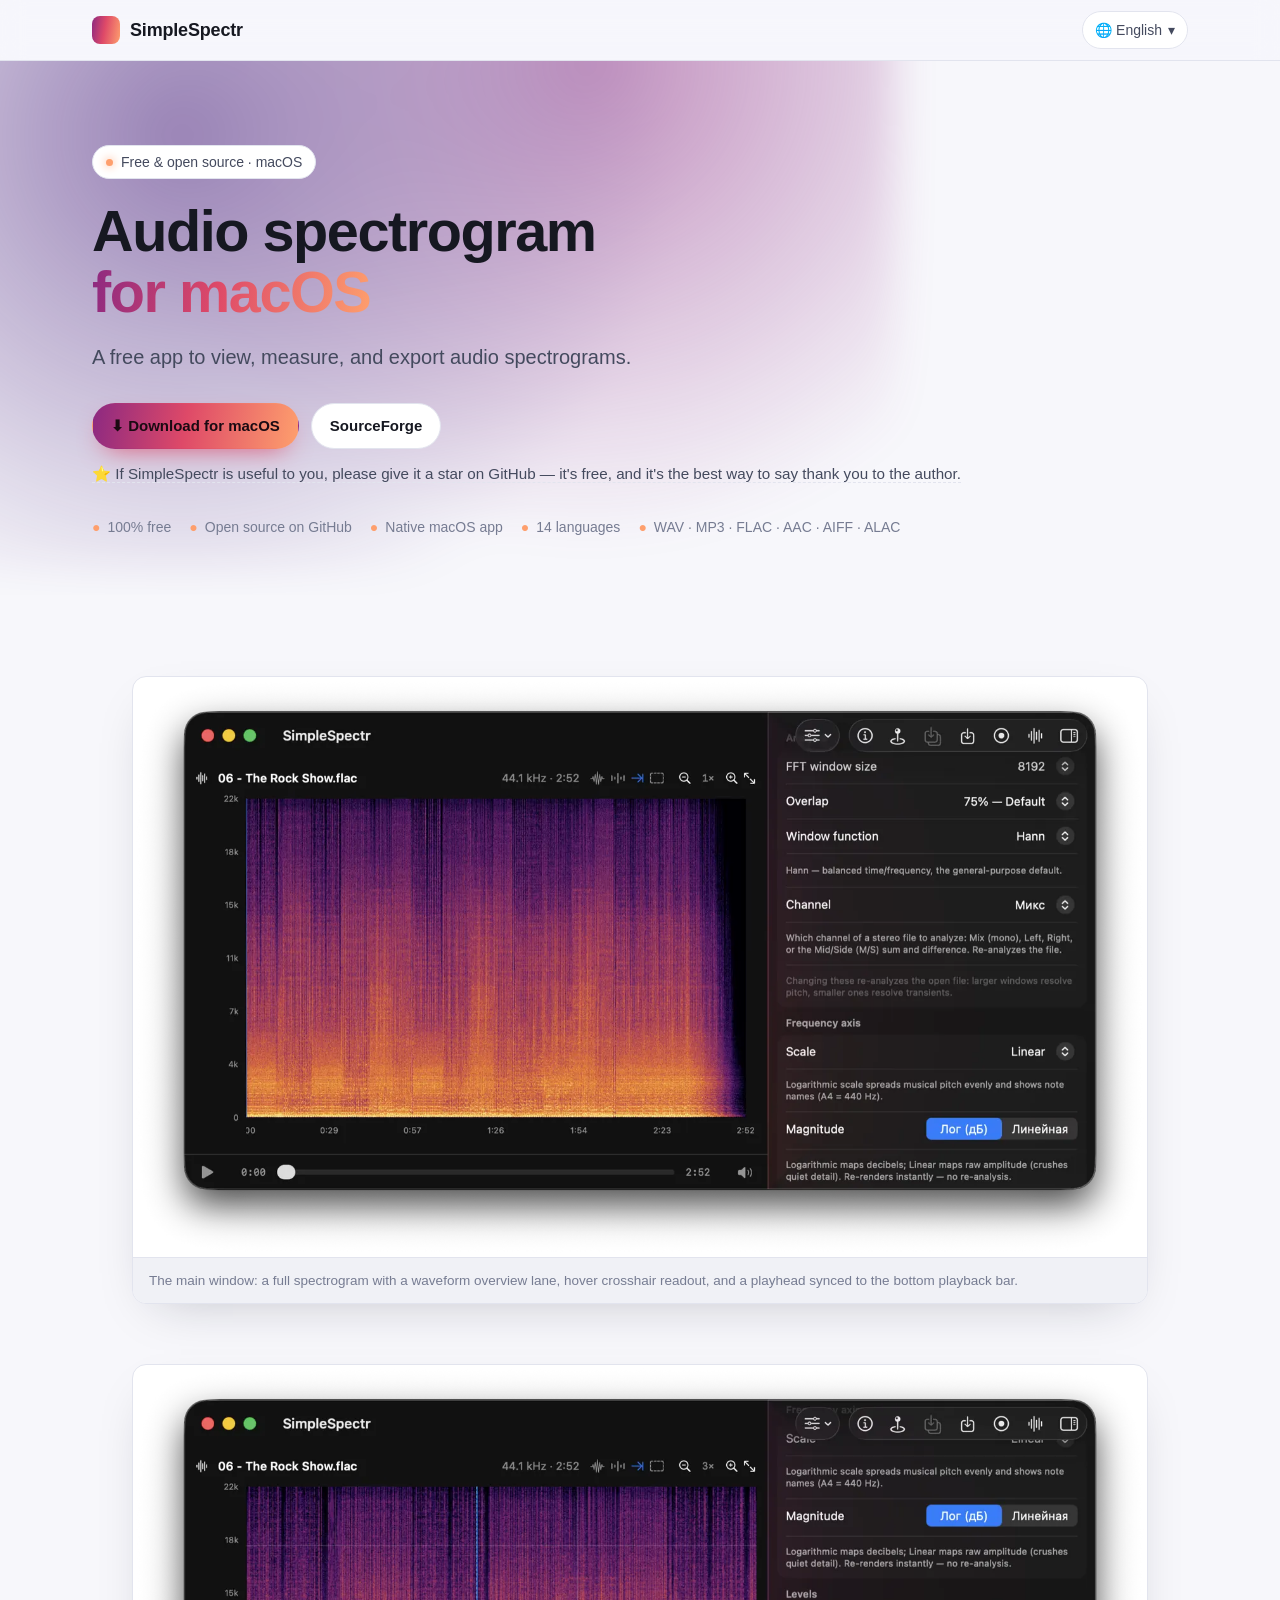
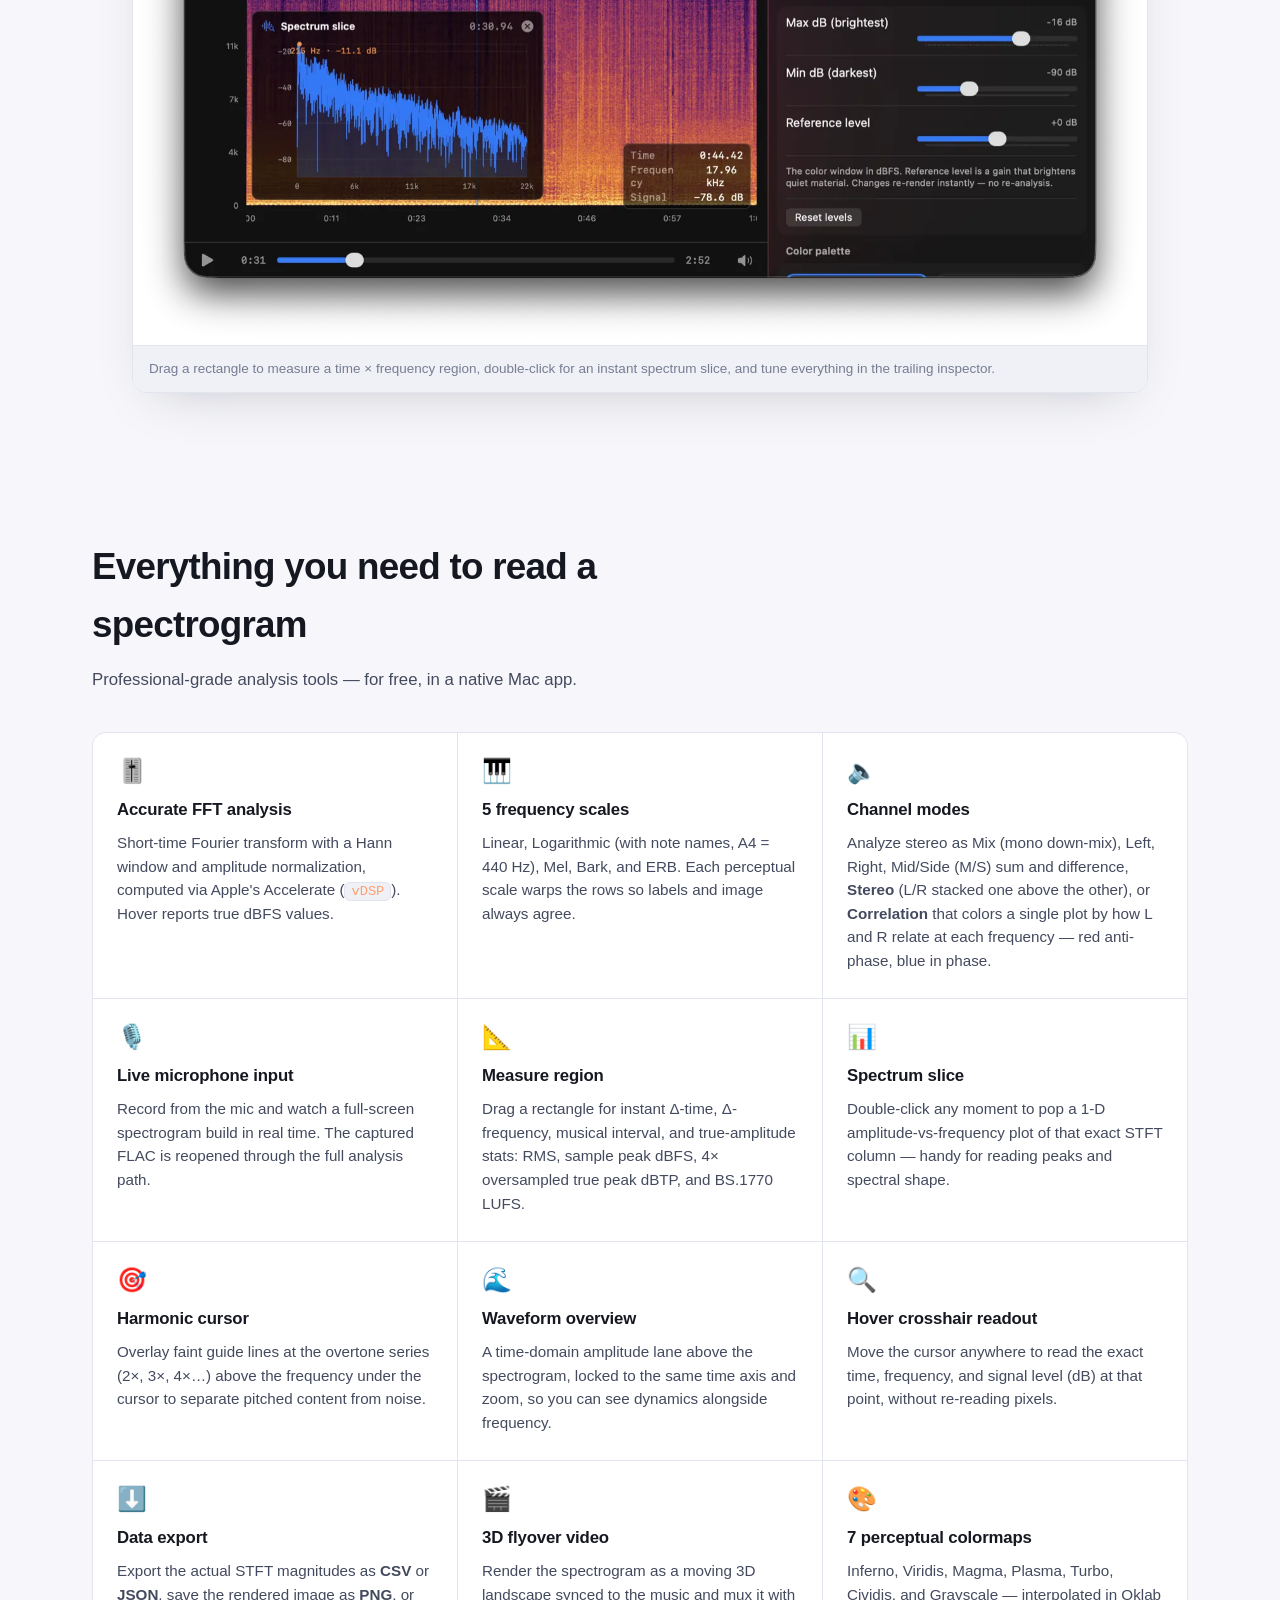
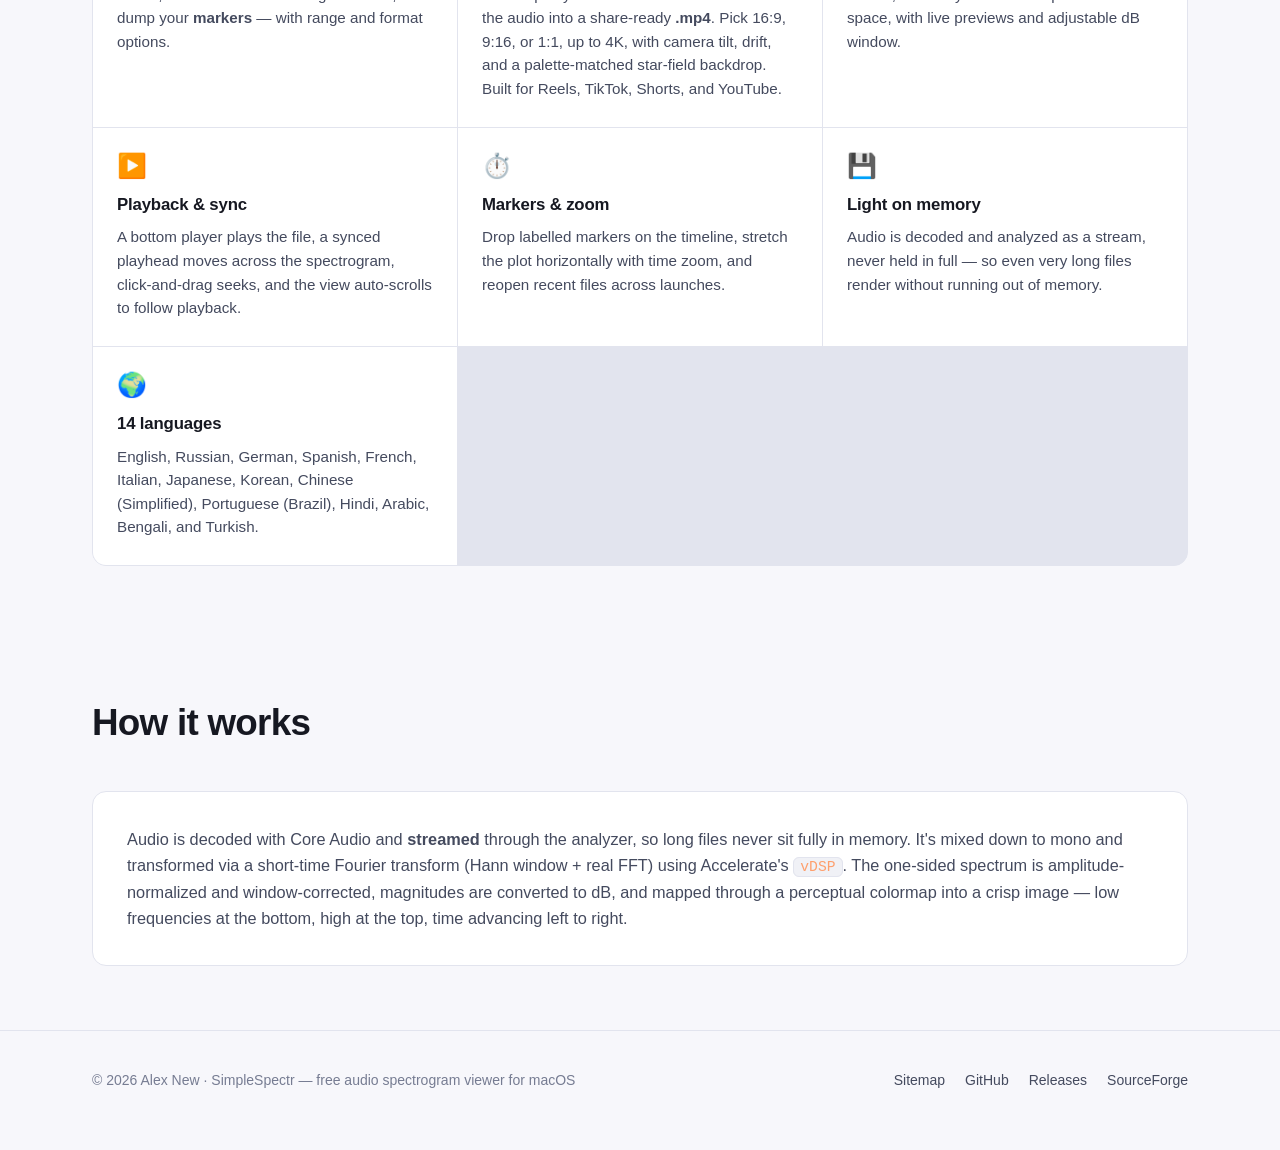
==== commit d01afe45: "2.5.1" ====
--- a/web/index.html
+++ b/web/index.html
@@ -4,7 +4,7 @@
   <meta charset="utf-8">
   <meta name="viewport" content="width=device-width, initial-scale=1">
   <title>SimpleSpectr — Free audio spectrogram viewer for macOS</title>
-  <meta name="description" content="Free, open-source audio spectrogram viewer for macOS. Real-time FFT analysis, 5 frequency scales, channel modes, live microphone input, CSV/JSON export, 14 languages. Download for Mac.">
+  <meta name="description" content="Free, open-source audio spectrogram viewer for macOS. Real-time FFT analysis, 5 frequency scales, stereo/correlation channel modes, 3D flyover video export, live microphone input, CSV/JSON export, 14 languages. Download for Mac.">
   <meta name="keywords" content="audio spectrogram viewer, free spectrogram analyzer, macOS spectrogram app, spectrum analyzer mac, FFT analyzer, STFT visualizer, audio frequency analysis, open source spectrogram, sonogram, spectrogram software">
   <meta name="author" content="Alex New">
   <meta name="theme-color" content="#0c0d12">
@@ -58,7 +58,7 @@
     "name": "SimpleSpectr",
     "operatingSystem": "macOS 13+",
     "applicationCategory": "MultimediaApplication",
-    "description": "A free, open-source audio spectrogram viewer for macOS. Real-time FFT analysis, multiple frequency scales, live microphone input, and data export in CSV/JSON/PNG.",
+    "description": "A free, open-source audio spectrogram viewer for macOS. Real-time FFT analysis, multiple frequency scales, stereo and correlation channel modes, 3D flyover video export, live microphone input, and data export in CSV/JSON/PNG.",
     "url": "https://simplespectr.alexnew.ru/",
     "downloadUrl": "https://github.com/alexex1993/SimpleSpectr/releases",
     "screenshot": "https://simplespectr.alexnew.ru/img/screenshot-1.webp",
@@ -172,7 +172,7 @@
         <div class="feature">
           <div class="ico" aria-hidden="true">🔈</div>
           <h3>Channel modes</h3>
-          <p>Analyze stereo as Mix (mono down-mix), Left, Right, or Mid/Side (M/S) sum and difference — derived with <span class="inline-code">vDSP</span>.</p>
+          <p>Analyze stereo as Mix (mono down-mix), Left, Right, Mid/Side (M/S) sum and difference, <strong>Stereo</strong> (L/R stacked one above the other), or <strong>Correlation</strong> that colors a single plot by how L and R relate at each frequency — red anti-phase, blue in phase.</p>
         </div>
         <div class="feature">
           <div class="ico" aria-hidden="true">🎙️</div>
@@ -208,6 +208,11 @@
           <div class="ico" aria-hidden="true">⬇️</div>
           <h3>Data export</h3>
           <p>Export the actual STFT magnitudes as <strong>CSV</strong> or <strong>JSON</strong>, save the rendered image as <strong>PNG</strong>, or dump your <strong>markers</strong> — with range and format options.</p>
+        </div>
+        <div class="feature">
+          <div class="ico" aria-hidden="true">🎬</div>
+          <h3>3D flyover video</h3>
+          <p>Render the spectrogram as a moving 3D landscape synced to the music and mux it with the audio into a share-ready <strong>.mp4</strong>. Pick 16:9, 9:16, or 1:1, up to 4K, with camera tilt, drift, and a palette-matched star-field backdrop. Built for Reels, TikTok, Shorts, and YouTube.</p>
         </div>
         <div class="feature">
           <div class="ico" aria-hidden="true">🎨</div>
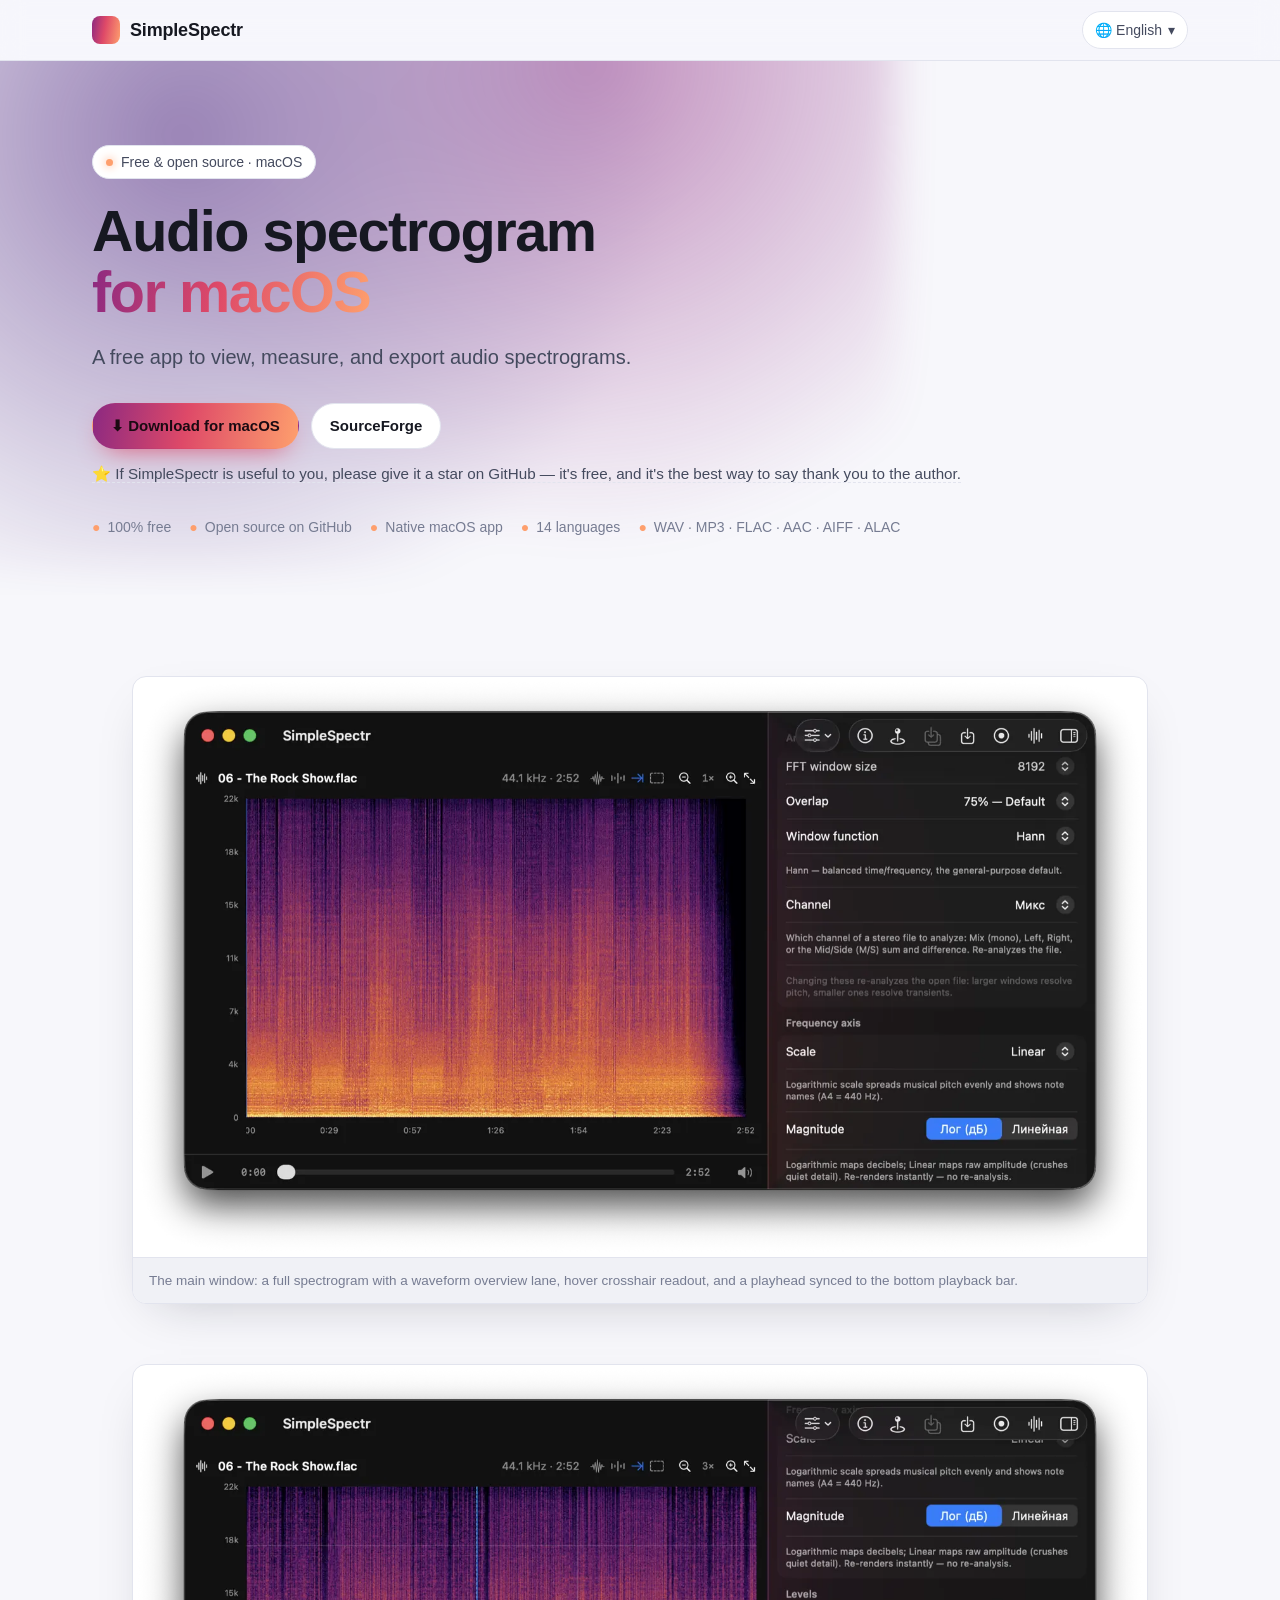
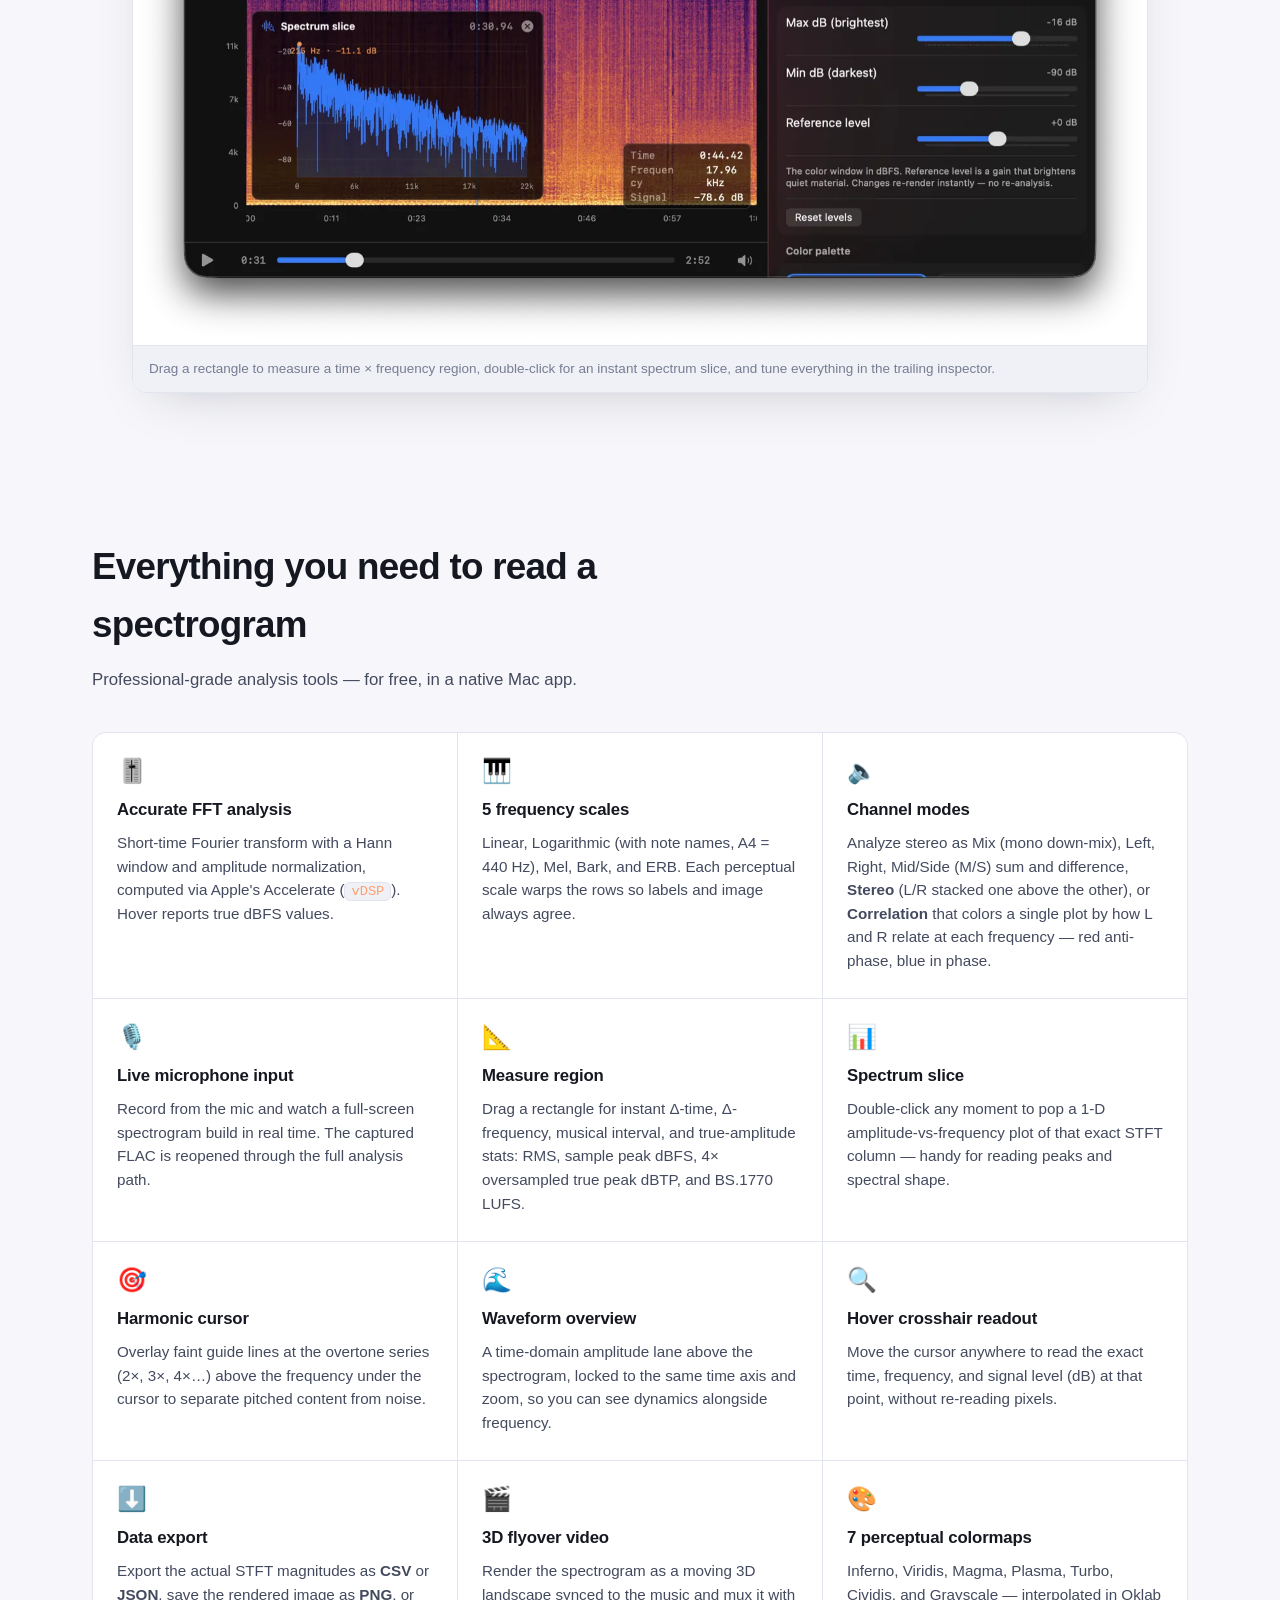
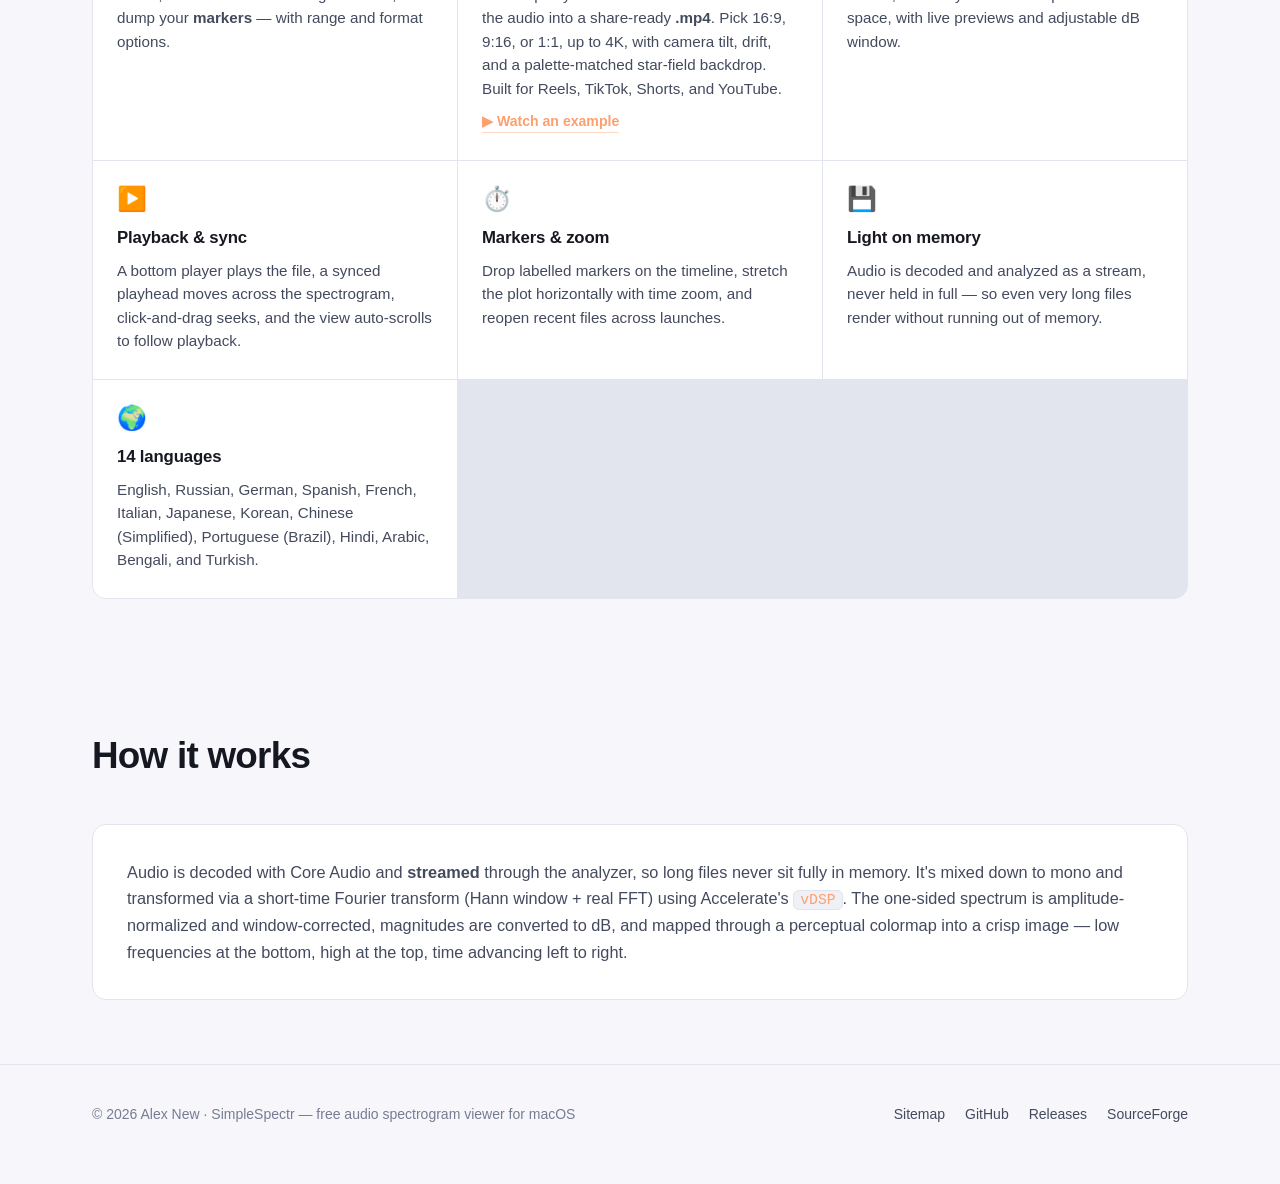
==== commit 84068945: "Add Video Example to Readme" ====
--- a/web/index.html
+++ b/web/index.html
@@ -213,6 +213,7 @@
           <div class="ico" aria-hidden="true">🎬</div>
           <h3>3D flyover video</h3>
           <p>Render the spectrogram as a moving 3D landscape synced to the music and mux it with the audio into a share-ready <strong>.mp4</strong>. Pick 16:9, 9:16, or 1:1, up to 4K, with camera tilt, drift, and a palette-matched star-field backdrop. Built for Reels, TikTok, Shorts, and YouTube.</p>
+          <a class="video-link" href="https://www.youtube.com/shorts/2R7Y4tpET7c" target="_blank" rel="noopener">▶ Watch an example</a>
         </div>
         <div class="feature">
           <div class="ico" aria-hidden="true">🎨</div>
--- a/web/assets/style.css
+++ b/web/assets/style.css
@@ -333,6 +333,16 @@
 }
 .feature h3 { margin: 0 0 7px; font-size: 1.05rem; letter-spacing: -0.01em; font-weight: 700; }
 .feature p { margin: 0; color: var(--text-dim); font-size: 0.95rem; line-height: 1.55; }
+.feature .video-link {
+  display: inline-flex; align-items: center; gap: 5px;
+  margin-top: 9px;
+  font-size: 0.88rem; font-weight: 600;
+  color: var(--accent-4);
+  text-decoration: none;
+  border-bottom: 1px solid color-mix(in srgb, var(--accent-4) 40%, transparent);
+  transition: border-color .15s ease, color .15s ease;
+}
+.feature .video-link:hover { color: var(--accent-5); border-bottom-color: var(--accent-5); }
 
 /* ---------- How it works ---------- */
 .howto {
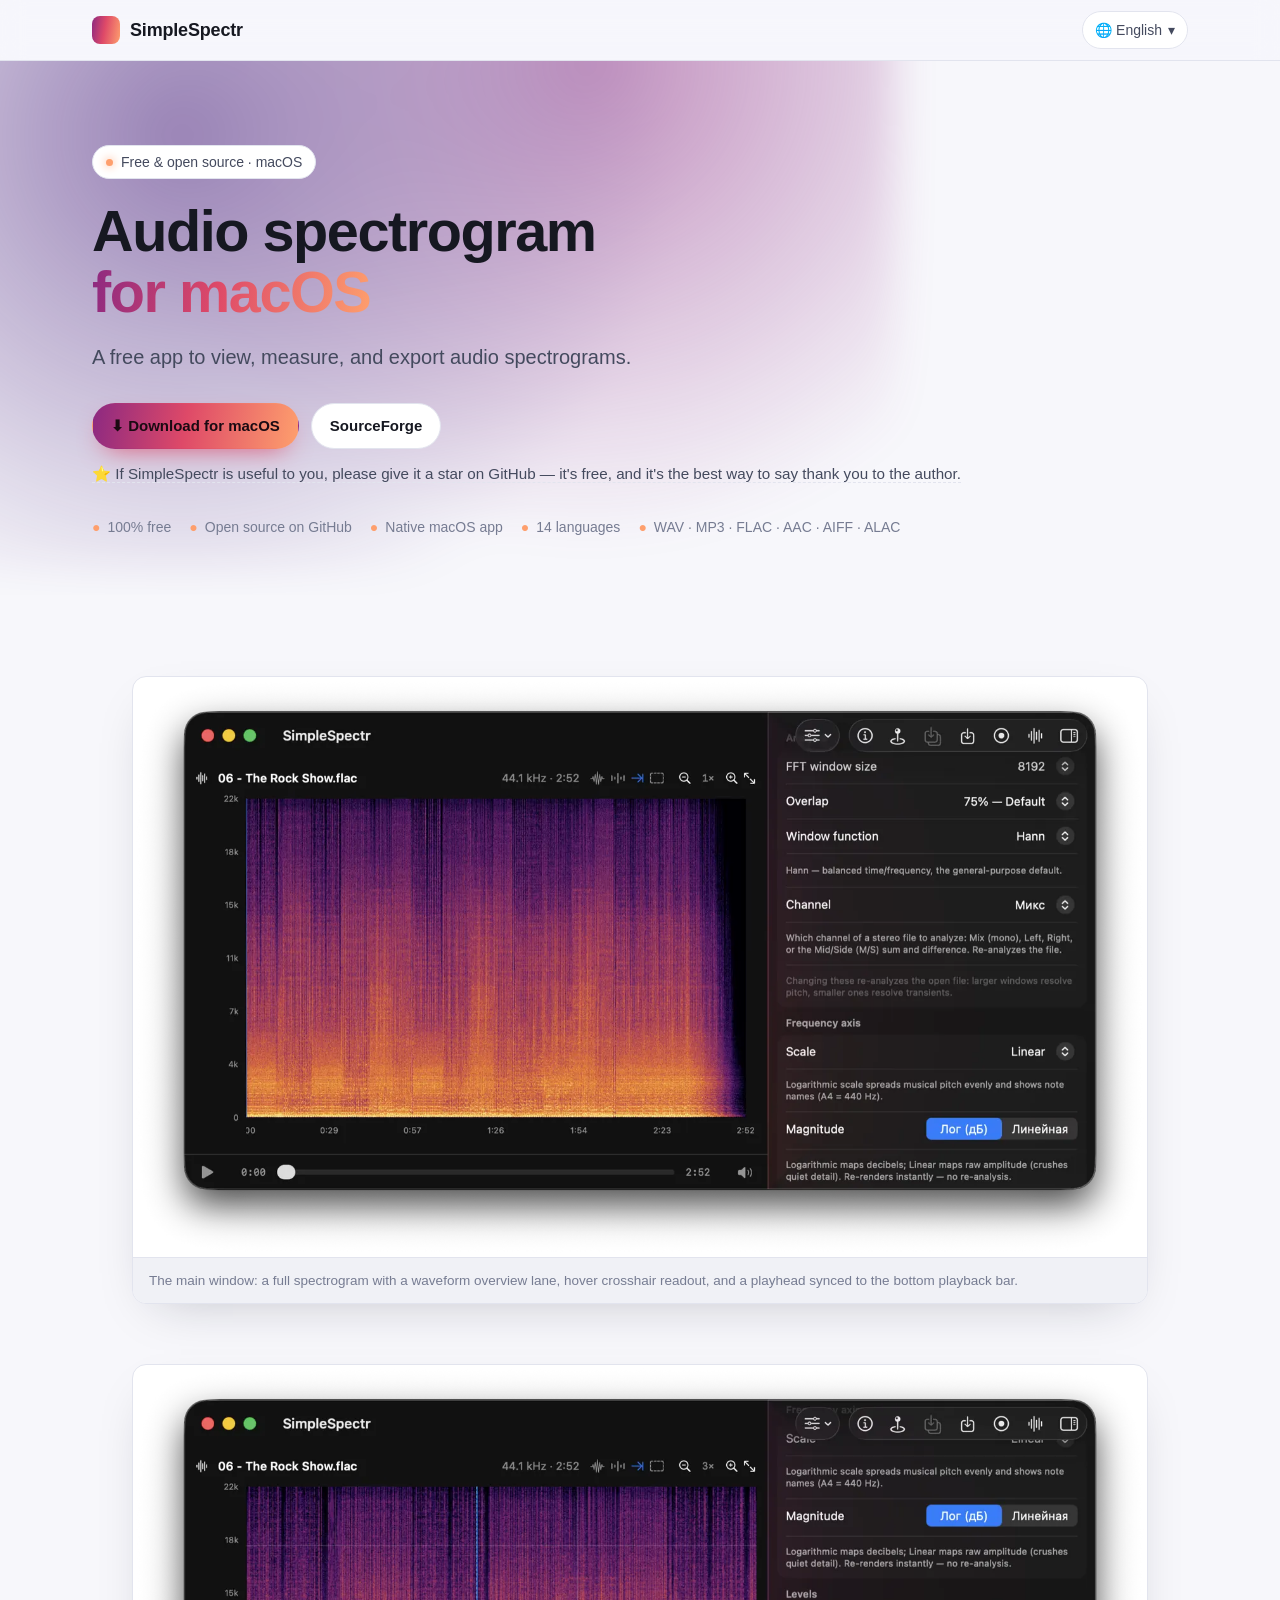
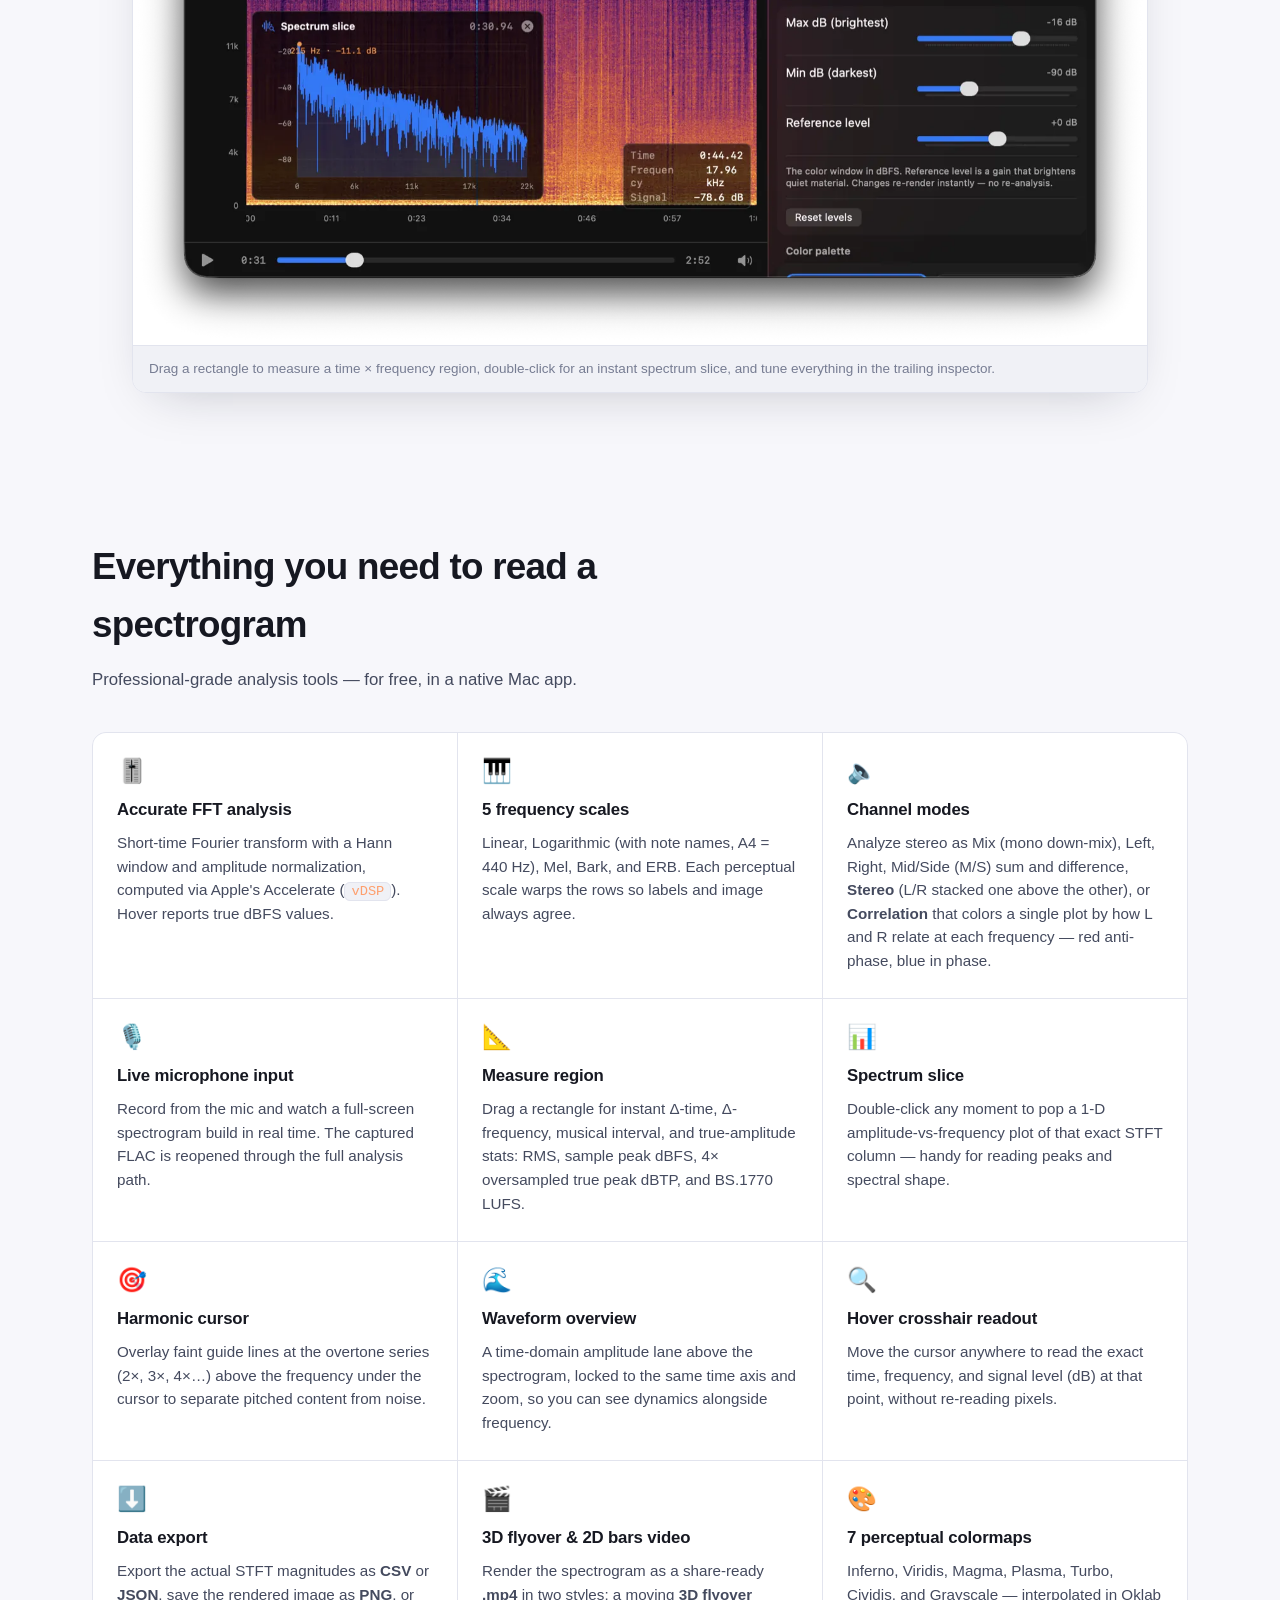
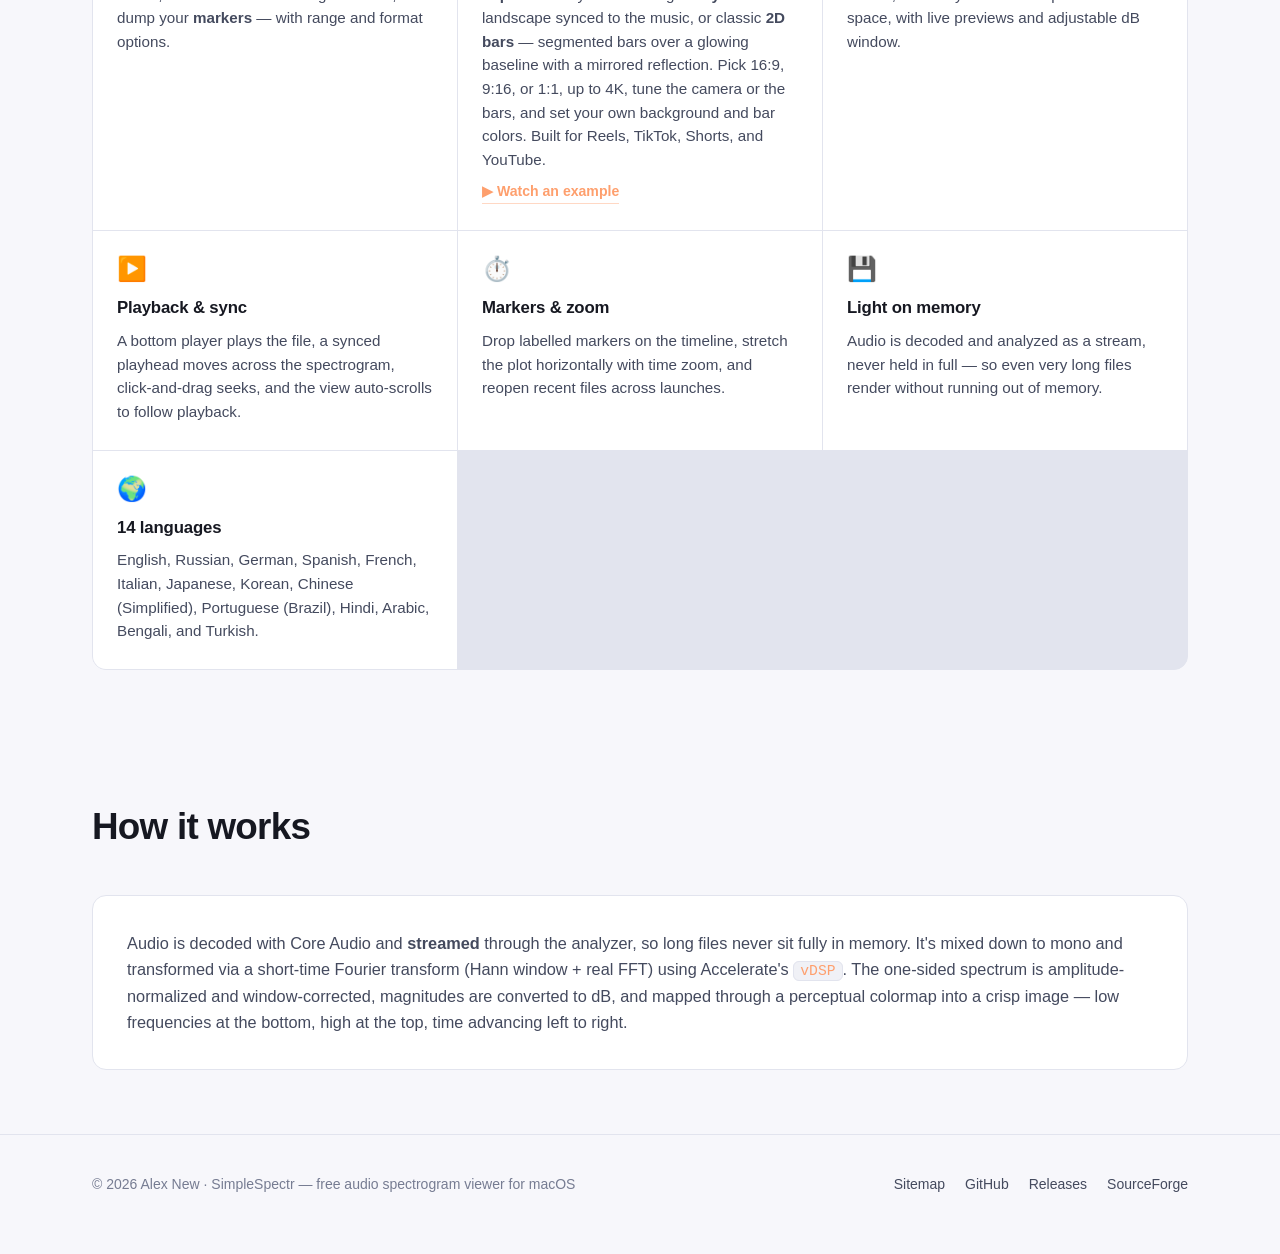
==== commit d6a50c5a: "Video 2D Export fixing and settings" ====
--- a/web/index.html
+++ b/web/index.html
@@ -4,7 +4,7 @@
   <meta charset="utf-8">
   <meta name="viewport" content="width=device-width, initial-scale=1">
   <title>SimpleSpectr — Free audio spectrogram viewer for macOS</title>
-  <meta name="description" content="Free, open-source audio spectrogram viewer for macOS. Real-time FFT analysis, 5 frequency scales, stereo/correlation channel modes, 3D flyover video export, live microphone input, CSV/JSON export, 14 languages. Download for Mac.">
+  <meta name="description" content="Free, open-source audio spectrogram viewer for macOS. Real-time FFT analysis, 5 frequency scales, stereo/correlation channel modes, 3D flyover and 2D bar video export, live microphone input, CSV/JSON export, 14 languages. Download for Mac.">
   <meta name="keywords" content="audio spectrogram viewer, free spectrogram analyzer, macOS spectrogram app, spectrum analyzer mac, FFT analyzer, STFT visualizer, audio frequency analysis, open source spectrogram, sonogram, spectrogram software">
   <meta name="author" content="Alex New">
   <meta name="theme-color" content="#0c0d12">
@@ -58,7 +58,7 @@
     "name": "SimpleSpectr",
     "operatingSystem": "macOS 13+",
     "applicationCategory": "MultimediaApplication",
-    "description": "A free, open-source audio spectrogram viewer for macOS. Real-time FFT analysis, multiple frequency scales, stereo and correlation channel modes, 3D flyover video export, live microphone input, and data export in CSV/JSON/PNG.",
+    "description": "A free, open-source audio spectrogram viewer for macOS. Real-time FFT analysis, multiple frequency scales, stereo and correlation channel modes, 3D flyover and 2D bar video export, live microphone input, and data export in CSV/JSON/PNG.",
     "url": "https://simplespectr.alexnew.ru/",
     "downloadUrl": "https://github.com/alexex1993/SimpleSpectr/releases",
     "screenshot": "https://simplespectr.alexnew.ru/img/screenshot-1.webp",
@@ -211,8 +211,8 @@
         </div>
         <div class="feature">
           <div class="ico" aria-hidden="true">🎬</div>
-          <h3>3D flyover video</h3>
-          <p>Render the spectrogram as a moving 3D landscape synced to the music and mux it with the audio into a share-ready <strong>.mp4</strong>. Pick 16:9, 9:16, or 1:1, up to 4K, with camera tilt, drift, and a palette-matched star-field backdrop. Built for Reels, TikTok, Shorts, and YouTube.</p>
+          <h3>3D flyover &amp; 2D bars video</h3>
+          <p>Render the spectrogram as a share-ready <strong>.mp4</strong> in two styles: a moving <strong>3D flyover</strong> landscape synced to the music, or classic <strong>2D bars</strong> — segmented bars over a glowing baseline with a mirrored reflection. Pick 16:9, 9:16, or 1:1, up to 4K, tune the camera or the bars, and set your own background and bar colors. Built for Reels, TikTok, Shorts, and YouTube.</p>
           <a class="video-link" href="https://www.youtube.com/shorts/2R7Y4tpET7c" target="_blank" rel="noopener">▶ Watch an example</a>
         </div>
         <div class="feature">
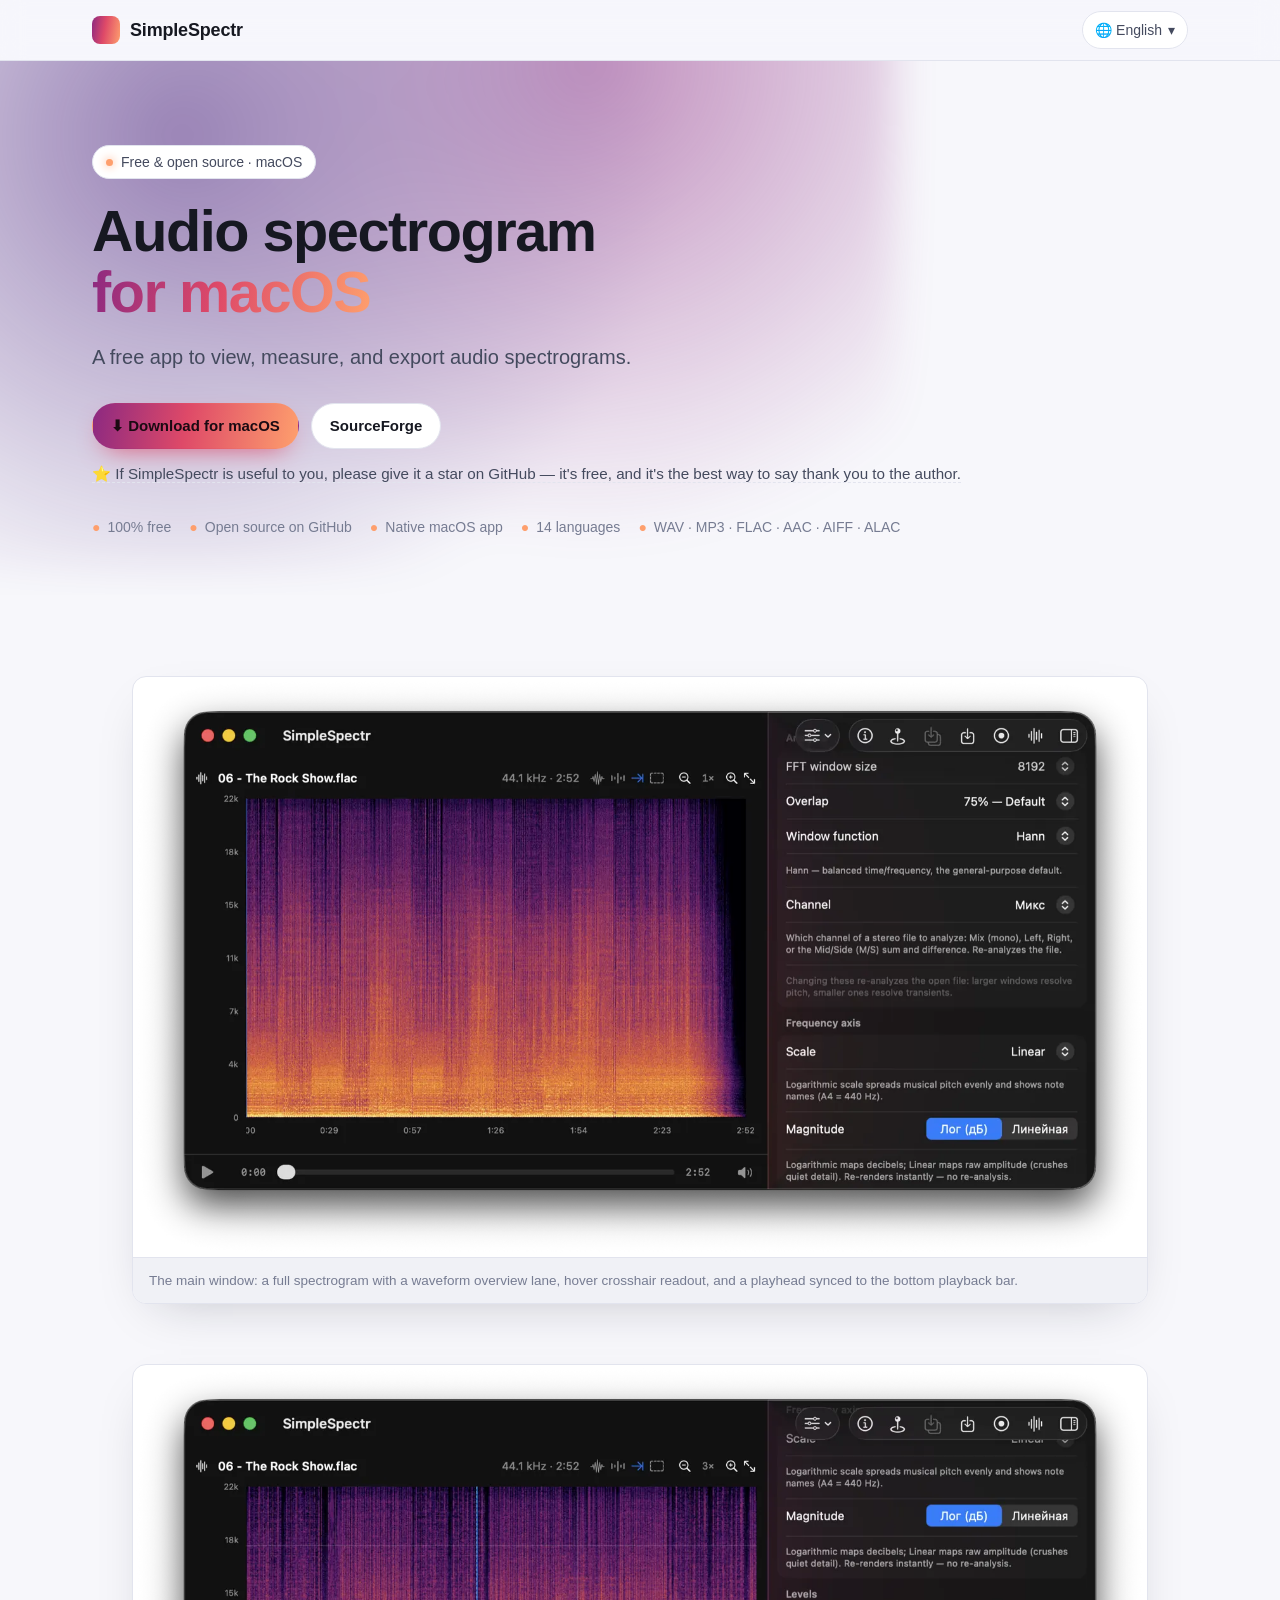
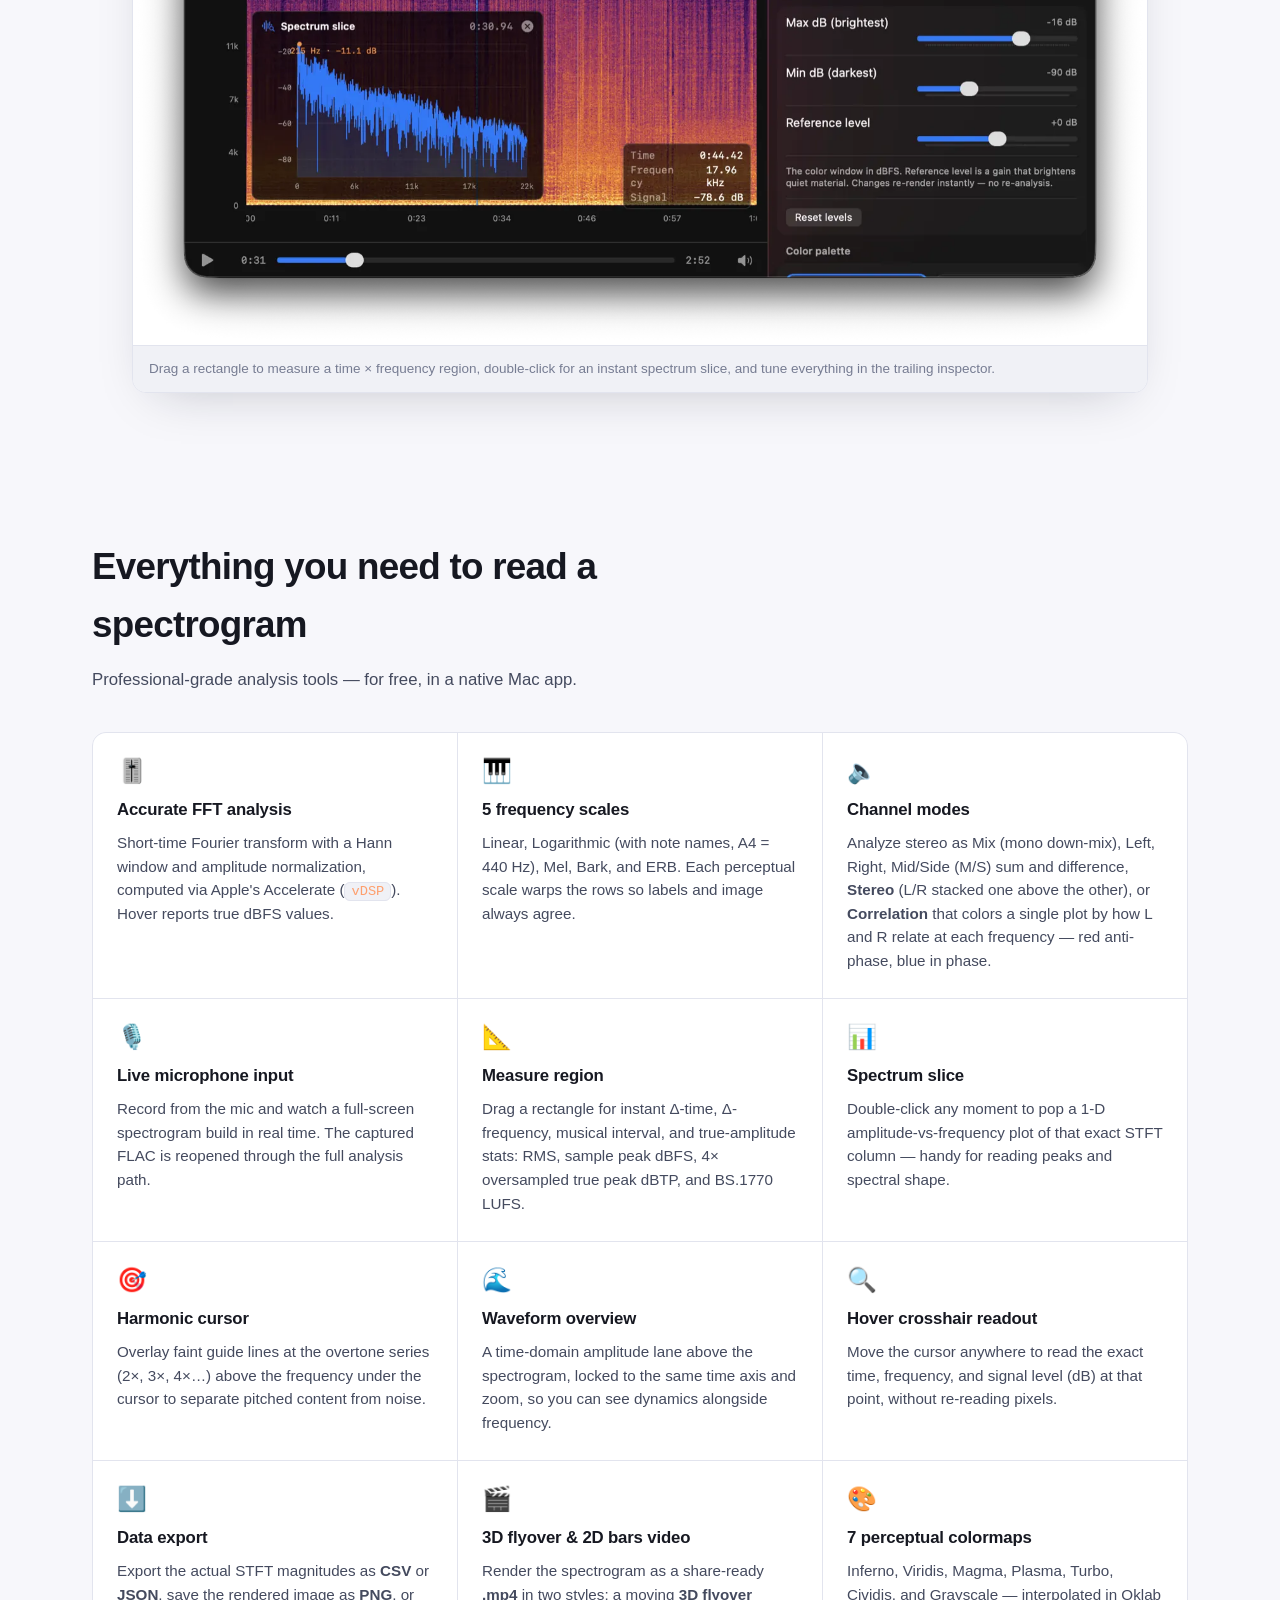
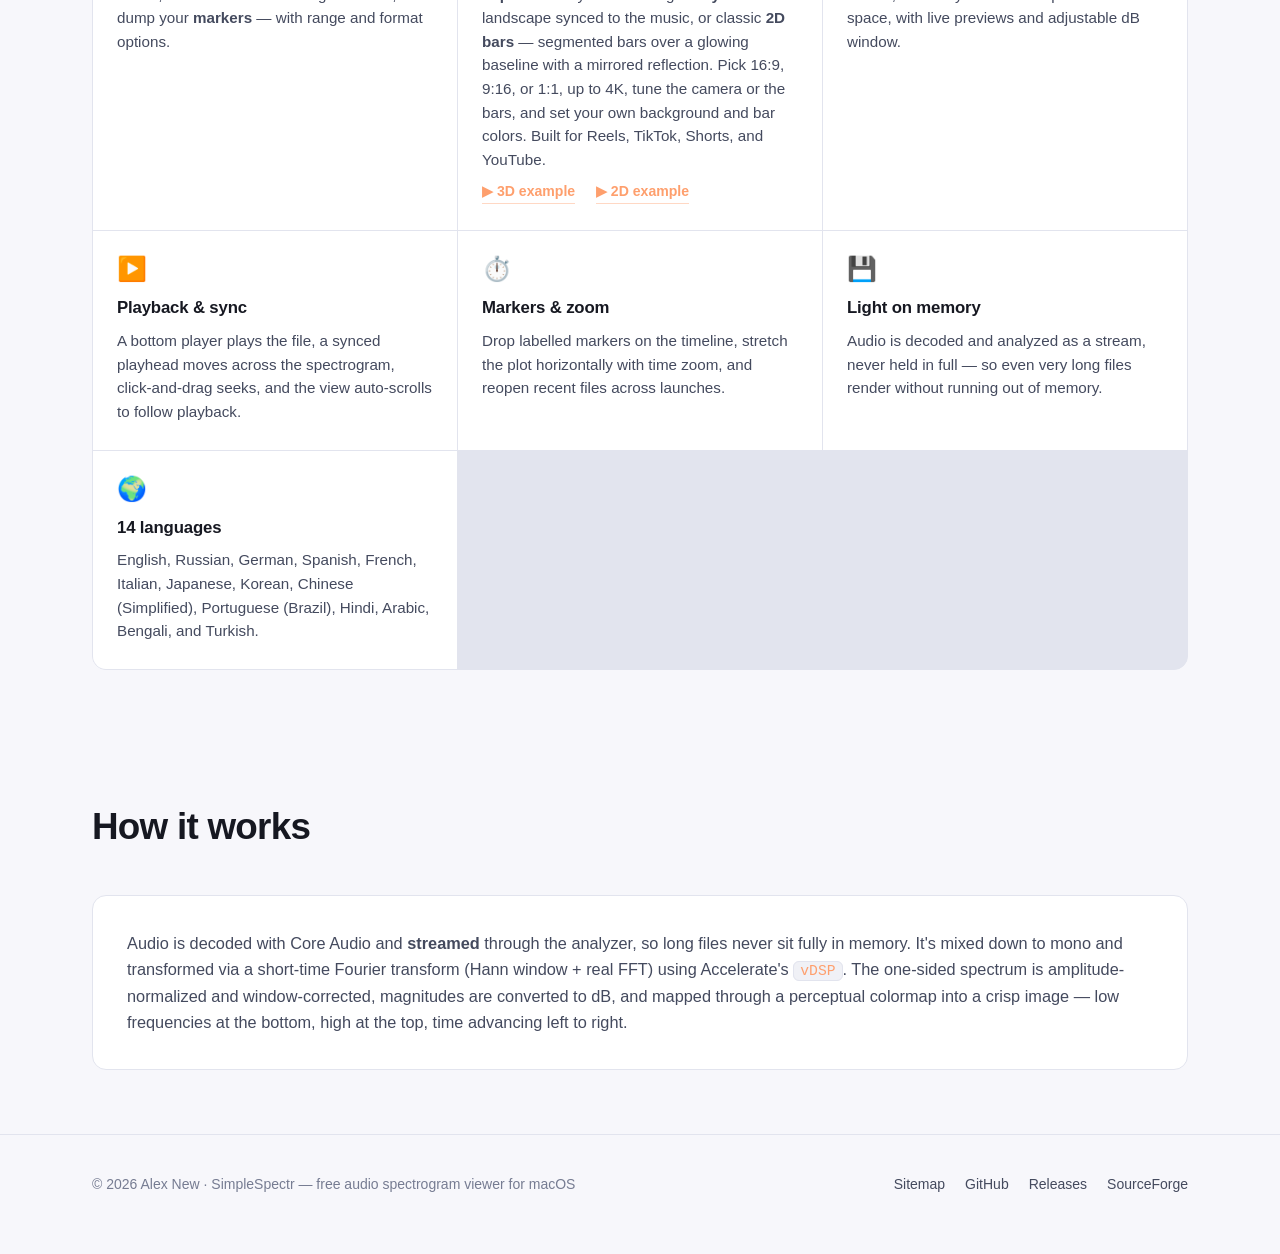
==== commit 81436275: "2D Link" ====
--- a/web/index.html
+++ b/web/index.html
@@ -213,7 +213,8 @@
           <div class="ico" aria-hidden="true">🎬</div>
           <h3>3D flyover &amp; 2D bars video</h3>
           <p>Render the spectrogram as a share-ready <strong>.mp4</strong> in two styles: a moving <strong>3D flyover</strong> landscape synced to the music, or classic <strong>2D bars</strong> — segmented bars over a glowing baseline with a mirrored reflection. Pick 16:9, 9:16, or 1:1, up to 4K, tune the camera or the bars, and set your own background and bar colors. Built for Reels, TikTok, Shorts, and YouTube.</p>
-          <a class="video-link" href="https://www.youtube.com/shorts/2R7Y4tpET7c" target="_blank" rel="noopener">▶ Watch an example</a>
+          <a class="video-link" href="https://www.youtube.com/shorts/2R7Y4tpET7c" target="_blank" rel="noopener">▶ 3D example</a>
+          <a class="video-link" href="https://www.youtube.com/shorts/9IhbY1iPCmg" target="_blank" rel="noopener">▶ 2D example</a>
         </div>
         <div class="feature">
           <div class="ico" aria-hidden="true">🎨</div>
--- a/web/assets/style.css
+++ b/web/assets/style.css
@@ -343,6 +343,7 @@
   transition: border-color .15s ease, color .15s ease;
 }
 .feature .video-link:hover { color: var(--accent-5); border-bottom-color: var(--accent-5); }
+.feature .video-link + .video-link { margin-inline-start: 16px; }
 
 /* ---------- How it works ---------- */
 .howto {
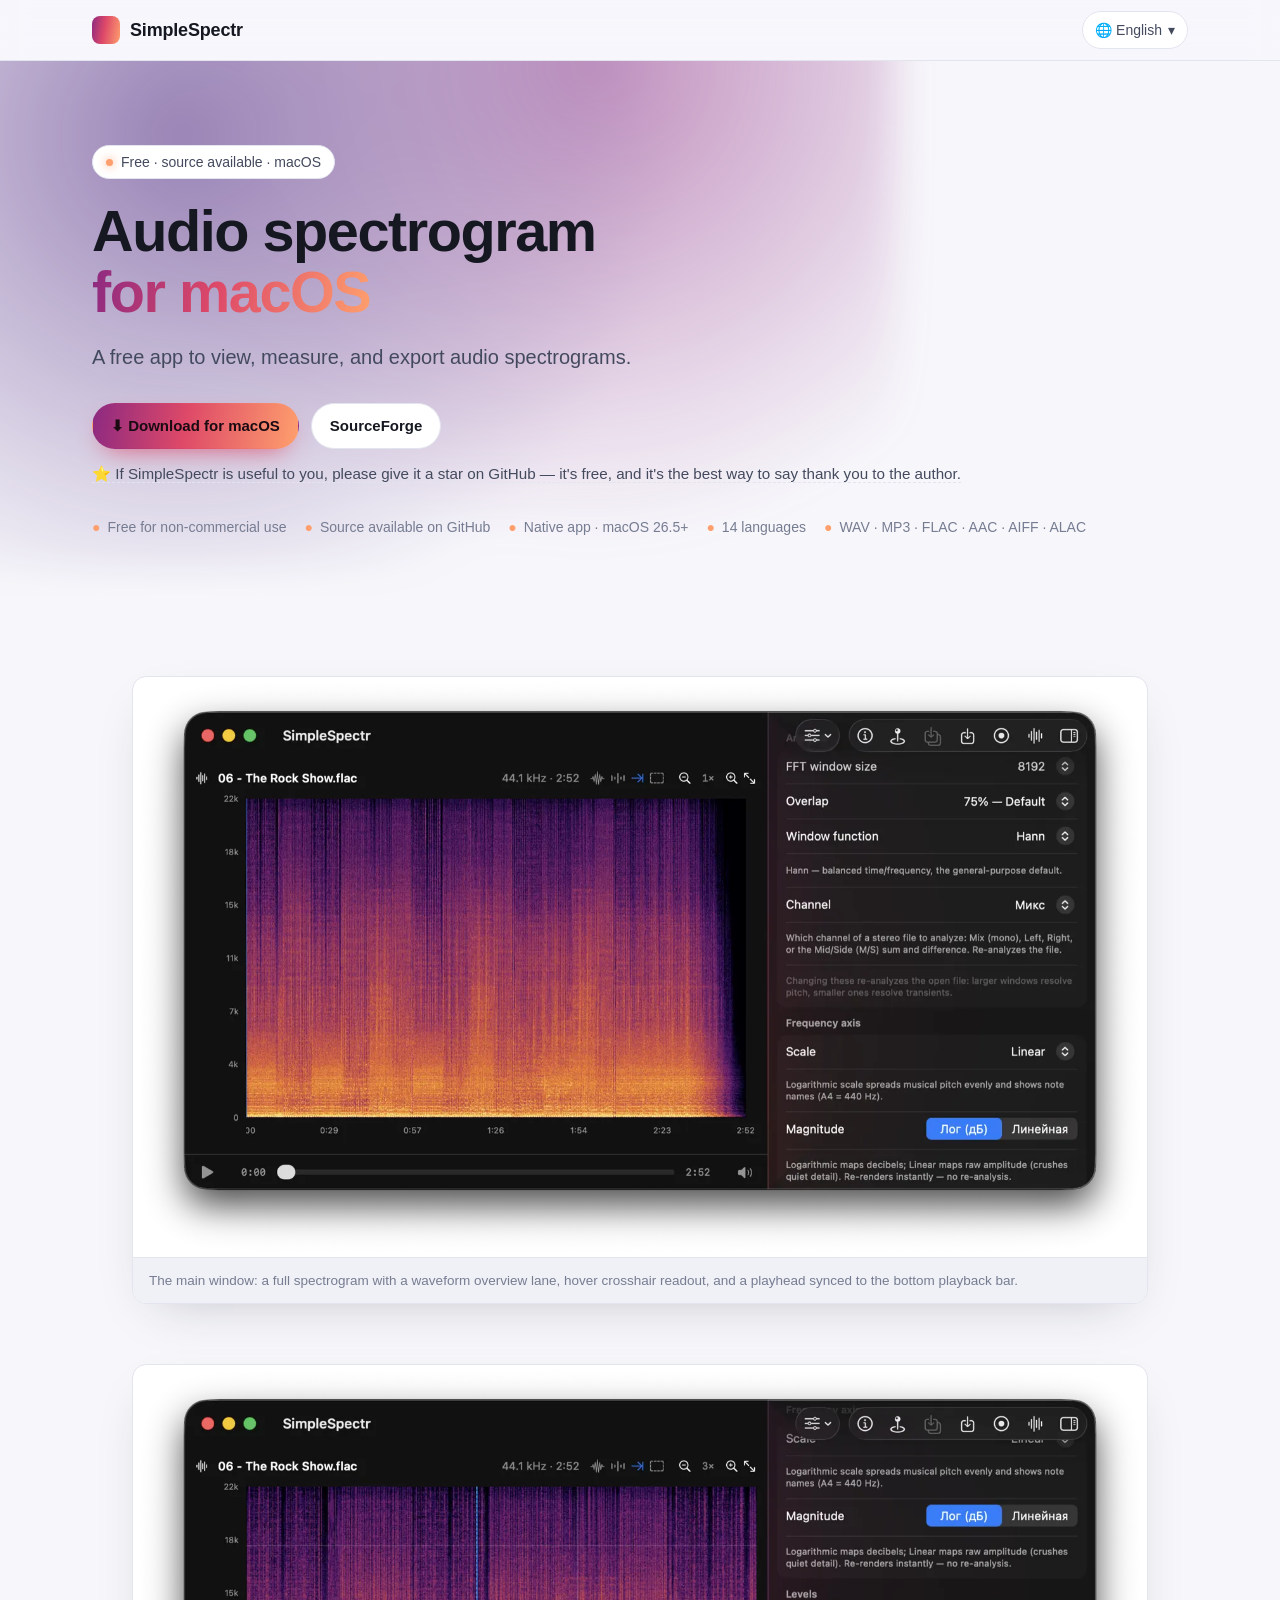
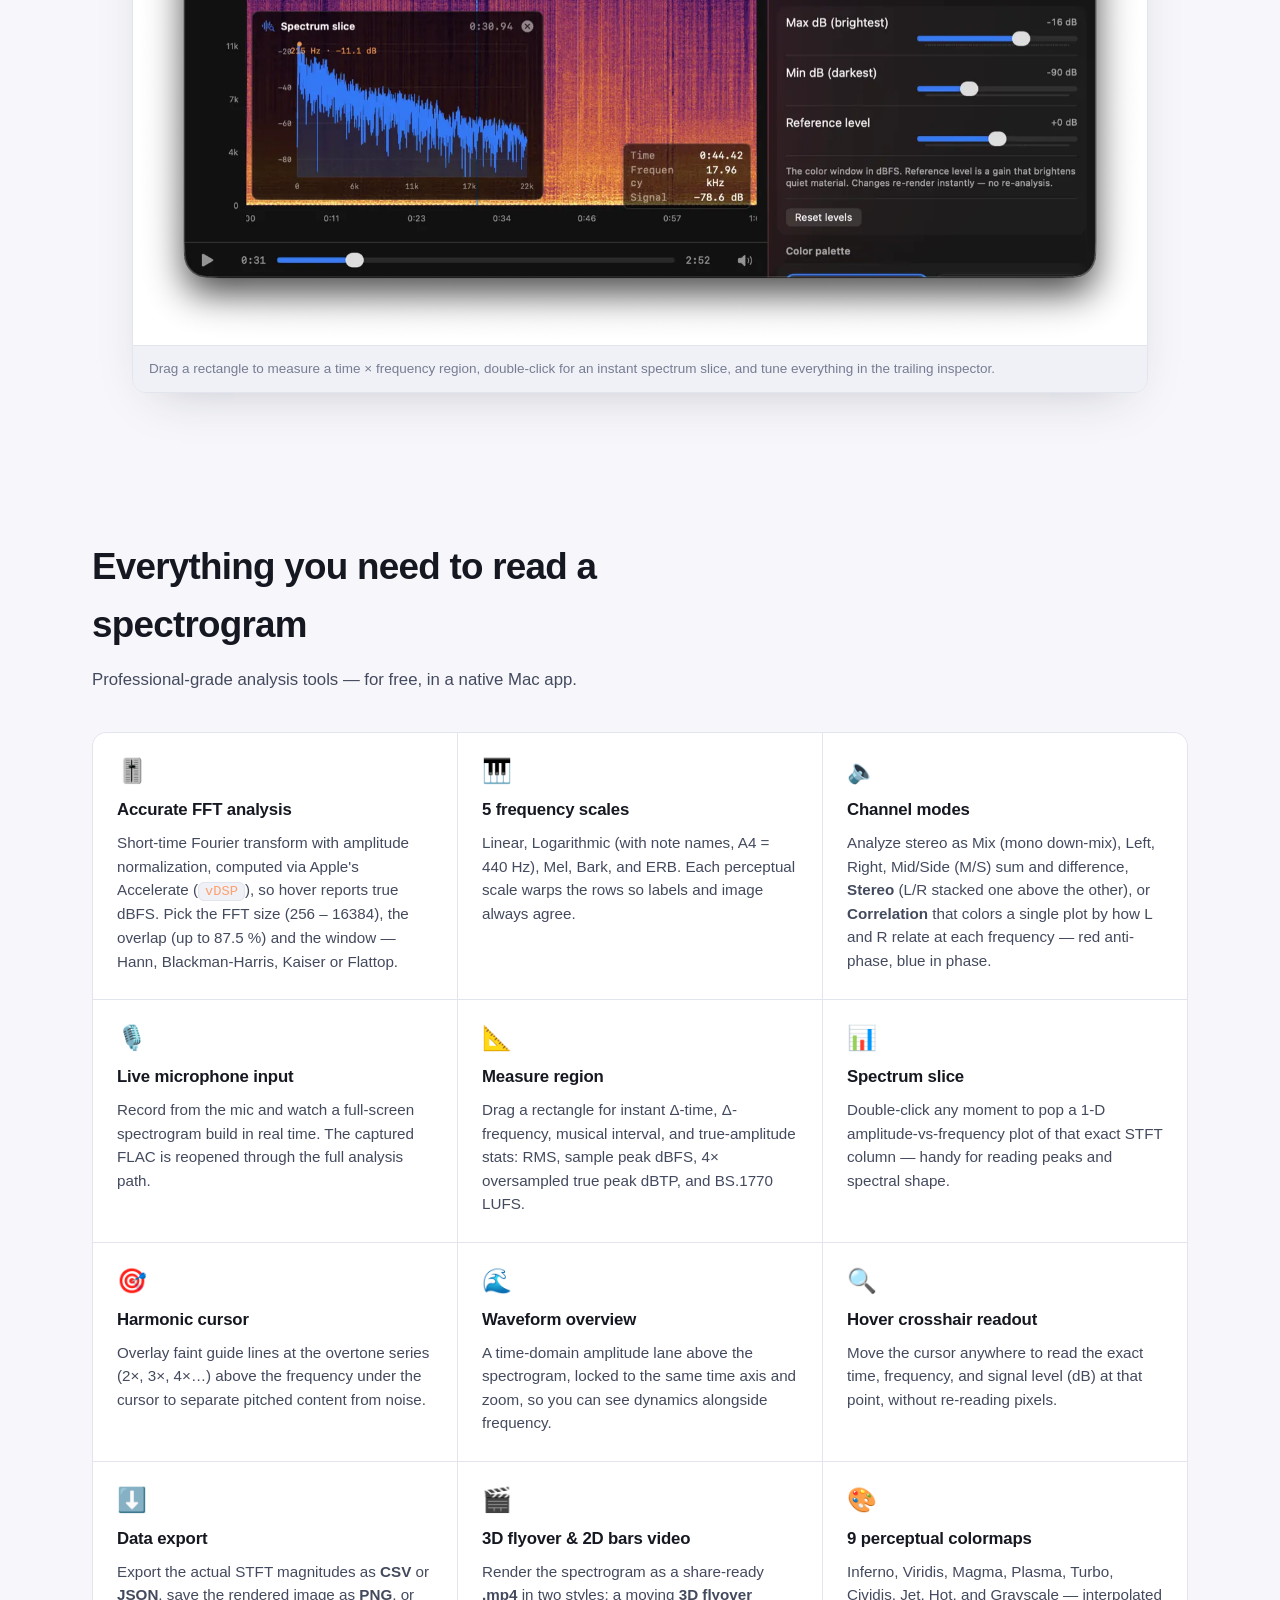
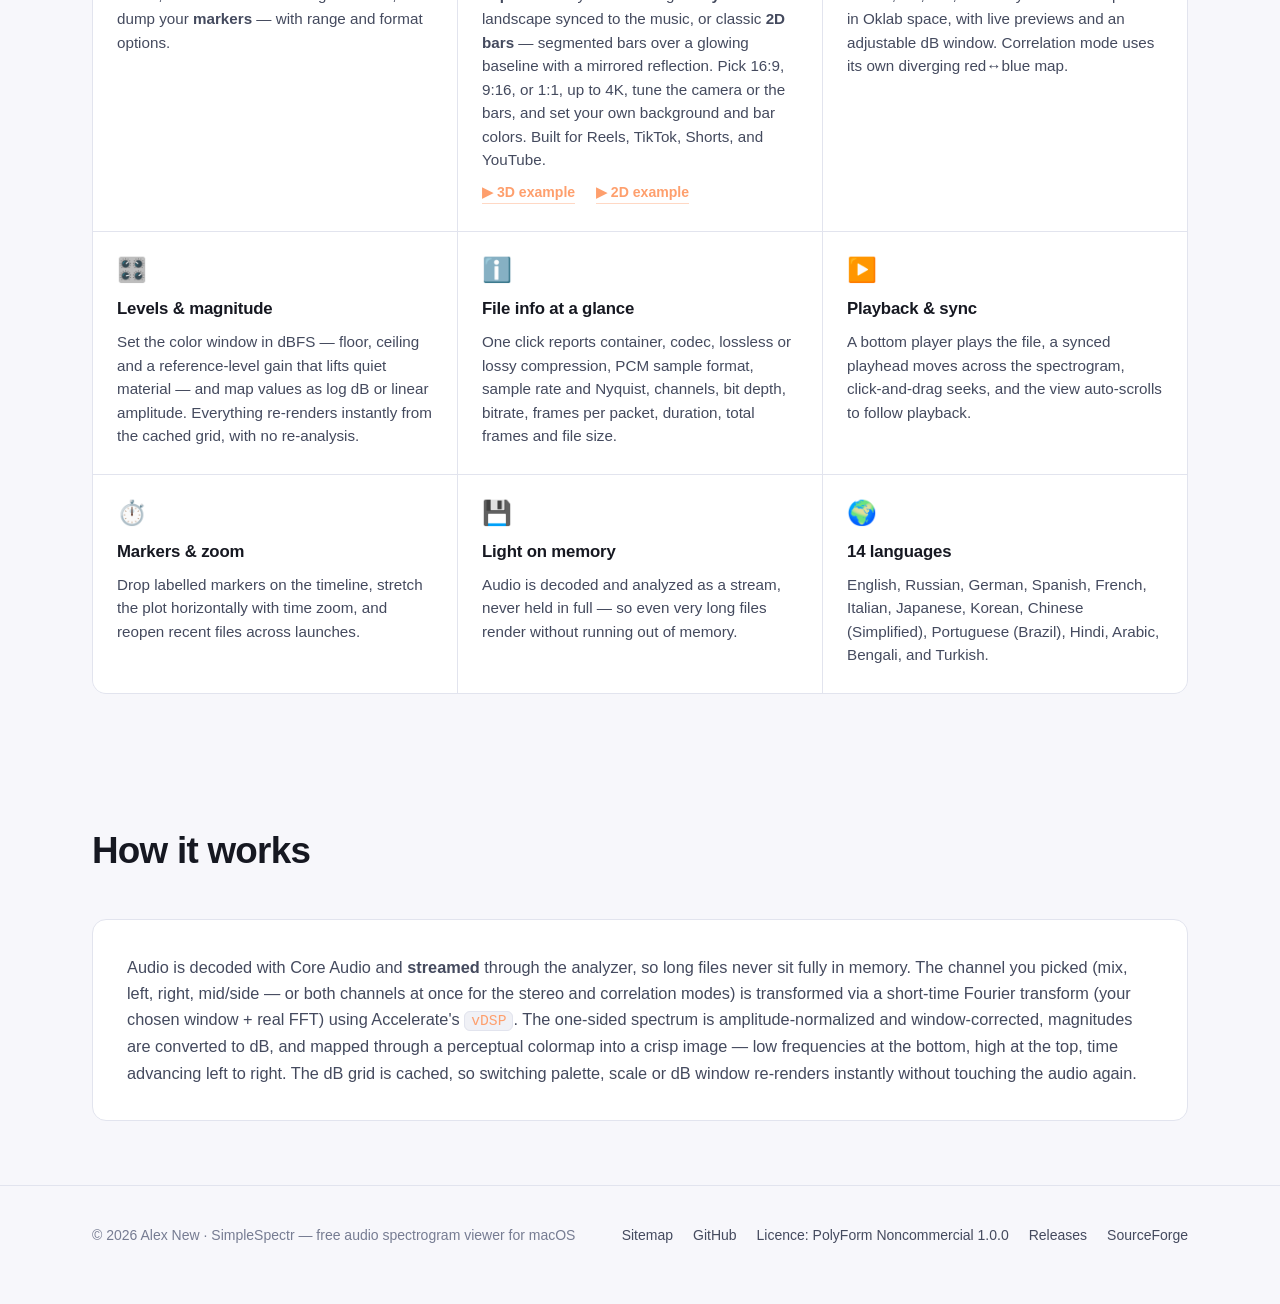
==== commit c229ee38: "fix Readme and web" ====
--- a/web/index.html
+++ b/web/index.html
@@ -4,8 +4,8 @@
   <meta charset="utf-8">
   <meta name="viewport" content="width=device-width, initial-scale=1">
   <title>SimpleSpectr — Free audio spectrogram viewer for macOS</title>
-  <meta name="description" content="Free, open-source audio spectrogram viewer for macOS. Real-time FFT analysis, 5 frequency scales, stereo/correlation channel modes, 3D flyover and 2D bar video export, live microphone input, CSV/JSON export, 14 languages. Download for Mac.">
-  <meta name="keywords" content="audio spectrogram viewer, free spectrogram analyzer, macOS spectrogram app, spectrum analyzer mac, FFT analyzer, STFT visualizer, audio frequency analysis, open source spectrogram, sonogram, spectrogram software">
+  <meta name="description" content="Free audio spectrogram viewer for macOS, source available on GitHub. Real-time FFT analysis, 5 frequency scales, stereo/correlation channel modes, 3D flyover and 2D bar video export, live microphone input, CSV/JSON export, 14 languages. Download for Mac.">
+  <meta name="keywords" content="audio spectrogram viewer, free spectrogram analyzer, macOS spectrogram app, spectrum analyzer mac, FFT analyzer, STFT visualizer, audio frequency analysis, source available spectrogram, sonogram, spectrogram software">
   <meta name="author" content="Alex New">
   <meta name="theme-color" content="#0c0d12">
   <meta name="robots" content="index, follow, max-image-preview:large, max-snippet:-1, max-video-preview:-1">
@@ -15,7 +15,7 @@
   <meta property="og:type" content="website">
   <meta property="og:site_name" content="SimpleSpectr">
   <meta property="og:title" content="SimpleSpectr — Free audio spectrogram viewer for macOS">
-  <meta property="og:description" content="A free, open-source macOS app that turns any audio file into a beautiful, measurable spectrogram. FFT analysis, live microphone, 14 languages.">
+  <meta property="og:description" content="A free macOS app that turns any audio file into a beautiful, measurable spectrogram. FFT analysis, live microphone, 14 languages.">
   <meta property="og:url" content="https://simplespectr.alexnew.ru/">
   <meta property="og:locale" content="en">
   <meta property="og:image" content="https://simplespectr.alexnew.ru/img/og-image.webp">
@@ -25,7 +25,7 @@
   <!-- Twitter -->
   <meta name="twitter:card" content="summary_large_image">
   <meta name="twitter:title" content="SimpleSpectr — Free audio spectrogram viewer for macOS">
-  <meta name="twitter:description" content="A free, open-source macOS app that turns any audio file into a beautiful, measurable spectrogram.">
+  <meta name="twitter:description" content="A free macOS app that turns any audio file into a beautiful, measurable spectrogram.">
   <meta name="twitter:image" content="https://simplespectr.alexnew.ru/img/og-image.webp">
 
   <!-- hreflang alternates -->
@@ -56,9 +56,9 @@
     "@context": "https://schema.org",
     "@type": "SoftwareApplication",
     "name": "SimpleSpectr",
-    "operatingSystem": "macOS 13+",
+    "operatingSystem": "macOS 26.5+",
     "applicationCategory": "MultimediaApplication",
-    "description": "A free, open-source audio spectrogram viewer for macOS. Real-time FFT analysis, multiple frequency scales, stereo and correlation channel modes, 3D flyover and 2D bar video export, live microphone input, and data export in CSV/JSON/PNG.",
+    "description": "A free audio spectrogram viewer for macOS, free for non-commercial use under the PolyForm Noncommercial licence. Real-time FFT analysis, multiple frequency scales, stereo and correlation channel modes, 3D flyover and 2D bar video export, live microphone input, and data export in CSV/JSON/PNG.",
     "url": "https://simplespectr.alexnew.ru/",
     "downloadUrl": "https://github.com/alexex1993/SimpleSpectr/releases",
     "screenshot": "https://simplespectr.alexnew.ru/img/screenshot-1.webp",
@@ -111,7 +111,7 @@
   <!-- Hero -->
   <section class="hero">
     <div class="container">
-      <span class="eyebrow"><span class="dot"></span> Free &amp; open source · macOS</span>
+      <span class="eyebrow"><span class="dot"></span> Free · source available · macOS</span>
       <h1>Audio spectrogram <span class="grad">for macOS</span></h1>
       <p class="lead">A free app to view, measure, and export audio spectrograms.</p>
       <div class="hero-cta">
@@ -120,9 +120,9 @@
       </div>
       <p class="hero-star-note"><a href="https://github.com/alexex1993/SimpleSpectr" target="_blank" rel="noopener">⭐ If SimpleSpectr is useful to you, please give it a star on GitHub — it's free, and it's the best way to say thank you to the author.</a></p>
       <div class="hero-badges">
-        <span><span class="pip">●</span> 100% free</span>
-        <span><span class="pip">●</span> Open source on GitHub</span>
-        <span><span class="pip">●</span> Native macOS app</span>
+        <span><span class="pip">●</span> Free for non-commercial use</span>
+        <span><span class="pip">●</span> Source available on GitHub</span>
+        <span><span class="pip">●</span> Native app · macOS 26.5+</span>
         <span><span class="pip">●</span> 14 languages</span>
         <span><span class="pip">●</span> WAV · MP3 · FLAC · AAC · AIFF · ALAC</span>
       </div>
@@ -162,7 +162,7 @@
         <div class="feature">
           <div class="ico" aria-hidden="true">🎚️</div>
           <h3>Accurate FFT analysis</h3>
-          <p>Short-time Fourier transform with a Hann window and amplitude normalization, computed via Apple's Accelerate (<span class="inline-code">vDSP</span>). Hover reports true dBFS values.</p>
+          <p>Short-time Fourier transform with amplitude normalization, computed via Apple's Accelerate (<span class="inline-code">vDSP</span>), so hover reports true dBFS. Pick the FFT size (256 – 16384), the overlap (up to 87.5 %) and the window — Hann, Blackman-Harris, Kaiser or Flattop.</p>
         </div>
         <div class="feature">
           <div class="ico" aria-hidden="true">🎹</div>
@@ -218,8 +218,18 @@
         </div>
         <div class="feature">
           <div class="ico" aria-hidden="true">🎨</div>
-          <h3>7 perceptual colormaps</h3>
-          <p>Inferno, Viridis, Magma, Plasma, Turbo, Cividis, and Grayscale — interpolated in Oklab space, with live previews and adjustable dB window.</p>
+          <h3>9 perceptual colormaps</h3>
+          <p>Inferno, Viridis, Magma, Plasma, Turbo, Cividis, Jet, Hot, and Grayscale — interpolated in Oklab space, with live previews and an adjustable dB window. Correlation mode uses its own diverging red↔blue map.</p>
+        </div>
+        <div class="feature">
+          <div class="ico" aria-hidden="true">🎛️</div>
+          <h3>Levels &amp; magnitude</h3>
+          <p>Set the color window in dBFS — floor, ceiling and a reference-level gain that lifts quiet material — and map values as log dB or linear amplitude. Everything re-renders instantly from the cached grid, with no re-analysis.</p>
+        </div>
+        <div class="feature">
+          <div class="ico" aria-hidden="true">ℹ️</div>
+          <h3>File info at a glance</h3>
+          <p>One click reports container, codec, lossless or lossy compression, PCM sample format, sample rate and Nyquist, channels, bit depth, bitrate, frames per packet, duration, total frames and file size.</p>
         </div>
         <div class="feature">
           <div class="ico" aria-hidden="true">▶️</div>
@@ -252,7 +262,7 @@
         <h2>How it works</h2>
       </div>
       <div class="howto">
-        <p>Audio is decoded with Core Audio and <strong>streamed</strong> through the analyzer, so long files never sit fully in memory. It's mixed down to mono and transformed via a short-time Fourier transform (Hann window + real FFT) using Accelerate's <span class="inline-code">vDSP</span>. The one-sided spectrum is amplitude-normalized and window-corrected, magnitudes are converted to dB, and mapped through a perceptual colormap into a crisp image — low frequencies at the bottom, high at the top, time advancing left to right.</p>
+        <p>Audio is decoded with Core Audio and <strong>streamed</strong> through the analyzer, so long files never sit fully in memory. The channel you picked (mix, left, right, mid/side — or both channels at once for the stereo and correlation modes) is transformed via a short-time Fourier transform (your chosen window + real FFT) using Accelerate's <span class="inline-code">vDSP</span>. The one-sided spectrum is amplitude-normalized and window-corrected, magnitudes are converted to dB, and mapped through a perceptual colormap into a crisp image — low frequencies at the bottom, high at the top, time advancing left to right. The dB grid is cached, so switching palette, scale or dB window re-renders instantly without touching the audio again.</p>
       </div>
     </div>
   </section>
@@ -266,6 +276,7 @@
     <div class="footer-links">
       <a href="sitemap.xml">Sitemap</a>
       <a href="https://github.com/alexex1993/SimpleSpectr">GitHub</a>
+      <a href="https://github.com/alexex1993/SimpleSpectr/blob/main/LICENSE">Licence: PolyForm Noncommercial 1.0.0</a>
       <a href="https://github.com/alexex1993/SimpleSpectr/releases">Releases</a>
       <a href="https://sourceforge.net/projects/simplespectr/">SourceForge</a>
     </div>
